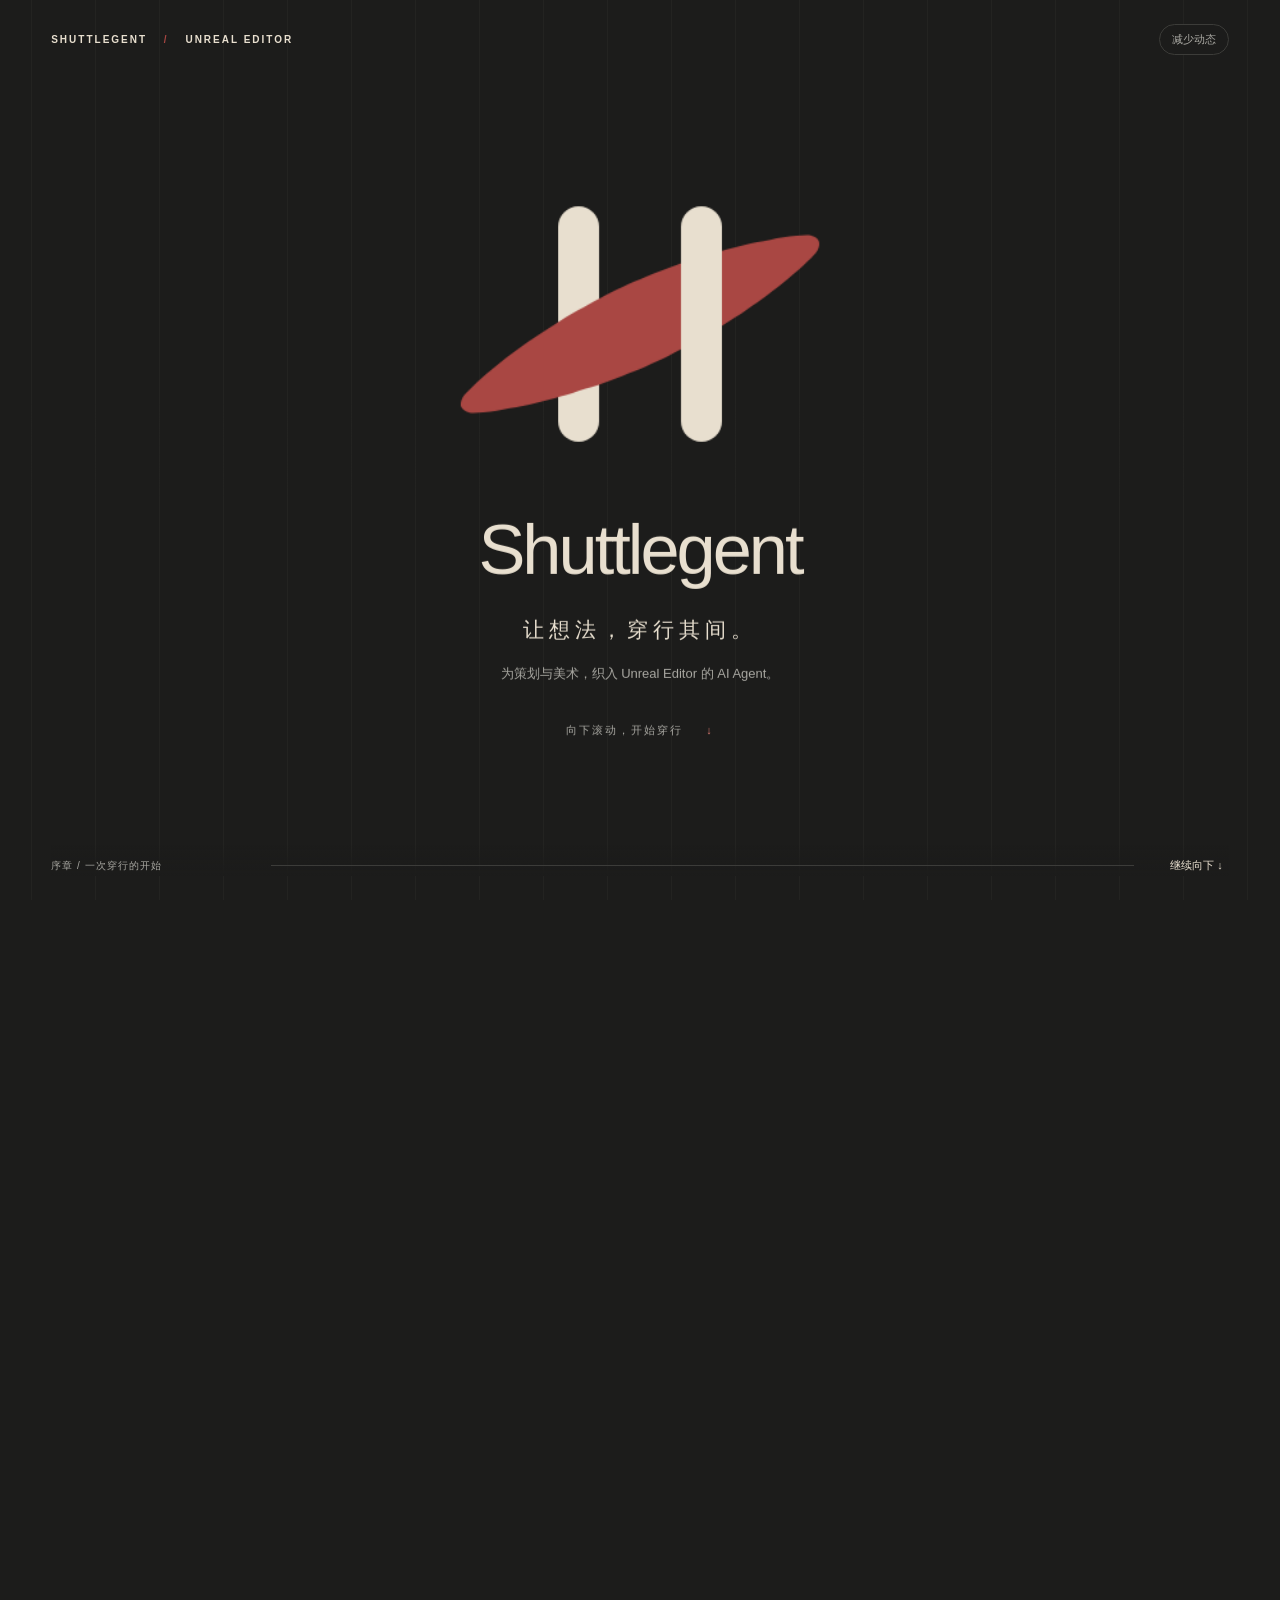
==== index.html @ 1bc595e0 "Publish Shuttlegent website" ====
<!doctype html>
<html lang="zh-CN"><head><meta charset="utf-8"><meta name="viewport" content="width=device-width,initial-scale=1"><meta name="theme-color" content="#1C1C1B"><meta name="description" content="Shuttlegent，Unreal Editor 中面向策划与美术的 AI Agent。"><title>Shuttlegent — 让想法，穿行其间。</title><link rel="stylesheet" href="style.css"></head>
<body>
<canvas id="warp" aria-hidden="true"></canvas>
<header><a class="home" href="#intro" aria-label="回到开场">SHUTTLEGENT<span> / </span>UNREAL EDITOR</a><button id="motion" aria-pressed="false">减少动态</button></header>
<div id="brand" aria-hidden="true"><svg id="mark" viewBox="-172 -112 344 224"><g id="left-thread"><rect x="-64" y="-92" width="32" height="184" rx="16" fill="#E8DFCF"/></g><g id="shuttle"><path fill="#A94743" transform="rotate(-25)"/></g><g id="right-thread"><rect x="32" y="-92" width="32" height="184" rx="16" fill="#E8DFCF"/></g></svg></div>
<div class="intro-copy"><h1>Shuttlegent</h1><p>让想法，穿行其间。</p><span>为策划与美术，织入 Unreal Editor 的 AI Agent。</span><a href="#interface" class="scroll-cue">向下滚动，开始穿行 <b>↓</b></a></div>
<aside id="rail"><div class="rail-brand">Shuttlegent<span>创作在你手中。</span></div><nav aria-label="章节"><a href="#interface"><i>01</i> 插件主界面</a><a href="#capabilities"><i>02</i> 能力介绍</a><a href="#agents"><i>03</i> Agent 接入</a><a href="#usage"><i>04</i> 如何使用</a><a href="#extend"><i>05</i> 自定义扩展</a></nav><div class="rail-note">一根线，连接想法与场景。<br>一只梭，往返于每次创作。</div></aside>
<main>
<section class="panel" data-panel="0" aria-labelledby="title-ui"><div class="eyebrow">01 / INSIDE THE EDITOR</div><h2 id="title-ui">留在场景里。<br><em>把事情交代清楚。</em></h2><p class="lead">看着你的关卡，谈论你的想法。对话、工具与每一次修改，都留在编辑器里。</p><button class="product-shot" id="expand" aria-label="放大插件真实界面"><img src="assets/panel.png" alt="Shuttlegent 插件的真实界面，包含会话列表、对话和检视窗格"><span>插件真实界面 <b>↗ 查看大图</b></span></button><div class="footnote">UNREAL ENGINE 5.8 · WINDOWS · 实验性插件 0.1.0</div></section>
<section class="panel" data-panel="1" aria-labelledby="title-cap"><div class="eyebrow">02 / FROM WORDS TO WORK</div><h2 id="title-cap">少一点逐个操作。<br><em>多一点创作时间。</em></h2><p class="lead">从查清场景开始，让重复工作有个接手的人。</p><div class="cap-list"><div><span>01</span><h3>看清关卡</h3><p>查询 Actor、检查属性、读取日志，先弄清楚眼前发生了什么。</p></div><div><span>02</span><h3>成批调整</h3><p>摆放与排列对象，修改属性、分配材质，让同一件事一次做完。</p></div><div><span>03</span><h3>理顺资源</h3><p>查找资产与引用、调整材质参数、整理节点图，接上你的工作流程。</p></div></div><div class="boundary"><span>你拥有最后决定权</span><p>编辑器写操作先确认；撤销能力按具体工具标明。</p></div></section>
<section class="panel" data-panel="2" aria-labelledby="title-agent"><div class="eyebrow">03 / YOUR MODEL, YOUR CHOICE</div><h2 id="title-agent">接入你选择的模型。<br><em>继续熟悉的工作。</em></h2><p class="lead">内置 DeepSeek 路由，也支持 OpenAI、Anthropic 协议与兼容端点。</p><div class="route-diagram"><div class="providers"><span>DeepSeek <small>内置路由</small></span><span>OpenAI <small>兼容端点</small></span><span>Anthropic <small>Messages 协议</small></span></div><div class="route-lines" aria-hidden="true"><svg viewBox="0 0 600 70" preserveAspectRatio="none"><path d="M100 0 V24 Q100 35 111 35 H289 Q300 35 300 46 V70 M300 0 V70 M500 0 V24 Q500 35 489 35 H311 Q300 35 300 46"/></svg></div><div class="route-core">Shuttlegent <span>↓</span> Unreal Editor</div></div><ol class="numbered"><li><b>01</b><div>打开编辑器偏好设置<small>Shuttlegent → General → Providers</small></div></li><li><b>02</b><div>填写端点与自己的 API Key<small>选择供应商与默认模型，重启运行时后生效。</small></div></li></ol><p class="footnote">配置在编辑器内完成，本网页不收集密钥。</p></section>
<section class="panel" data-panel="3" aria-labelledby="title-use"><div class="eyebrow">04 / A CONVERSATION, A CHANGE</div><h2 id="title-use">你说方向。<br><em>每一步，都看得见。</em></h2><div class="conversation-demo"><div class="demo-label">使用流程示意</div><div class="user-line">把选中的这些灯，强度统一设为 5000。</div><div class="agent-line"><span class="tiny-mark">↗</span><p>先读取选中对象，核对类型与当前强度。</p></div><div class="approval"><div>修改计划 <span>等待确认</span></div><p>选中的灯光 <b>Intensity → 5000</b></p><small>核对对象与改动，再决定是否执行。</small></div><div class="result-line">确认执行 → 查看结果 → 按工具支持情况撤销</div></div><div class="usage-bottom"><p>不知道从哪里开始？<br>输入 <code>/</code>，选择一个内置模板。</p><div><code>/level-review</code><code>/batch-edit</code><code>/find-assets</code></div></div></section>
<section class="panel" data-panel="4" aria-labelledby="title-ext"><div class="eyebrow">05 / WOVEN INTO YOUR WORKFLOW</div><h2 id="title-ext">让它学会，<br><em>你们的做事方式。</em></h2><p class="lead">从一句项目约定，到一套团队流程。把经验留给下一次创作。</p><div class="extensions"><div><code>SHUTTLEGENT.md</code><h3>项目指令</h3><p>写下命名规则、项目背景与共同约定。</p></div><div><code>SKILL.md</code><h3>技能与模板</h3><p>把固定步骤做成技能，把常用提问放进斜杠菜单。</p></div><div><code>MCP / TOOL PROVIDER</code><h3>知识与工具</h3><p>接入外部 MCP 服务；通过工具接口扩展项目专用操作。</p></div></div><div class="closing"><p>从你的下一次创作开始。</p><button id="guide">查看本地接入步骤 <span>↗</span></button></div><div class="footnote">源码插件 · 需构建运行时与 Editor · 尚无预编译下载包</div></section>
</main>
<div id="scroll-track" aria-hidden="true"><div id="intro"></div><div id="interface"></div><div id="capabilities"></div><div id="agents"></div><div id="usage"></div><div id="extend"></div></div>
<footer><span id="chapter-label">序章 / 一次穿行的开始</span><div class="progress"><span id="progress"></span></div><button id="next" aria-label="下一章节">继续向下 ↓</button></footer>
<dialog id="image-dialog"><button class="close" aria-label="关闭界面大图">×</button><img src="assets/panel.png" alt="Shuttlegent 完整插件界面"></dialog>
<dialog id="guide-dialog"><button class="close" aria-label="关闭接入步骤">×</button><div class="eyebrow">GET STARTED</div><h2>装进你的编辑器。</h2><ol class="numbered"><li><b>01</b><div>放入插件<small>将 Shuttlegent 放到项目的 Plugins 目录。</small></div></li><li><b>02</b><div>构建运行时与 Editor<small>按插件 README 完成运行时打包与项目 Editor 编译。</small></div></li><li><b>03</b><div>填写模型配置<small>编辑器偏好设置 → Shuttlegent → General → Providers。</small></div></li><li><b>04</b><div>打开面板，开始对话<small>先用只读任务熟悉流程，再确认需要的修改。</small></div></li></ol><p class="footnote">支持 UE 5.8 / Windows；具体构建要求以插件 README 为准。</p></dialog>
<noscript><div class="no-js">请启用 JavaScript 浏览滚动展示。Shuttlegent 是 Unreal Editor 中面向策划与美术的 AI Agent。</div></noscript><script src="assets/brand-geometry.js"></script><script src="app.js"></script>
</body></html>
---- style.css ----
:root{color-scheme:dark;--bg:#1c1c1b;--surface:#262625;--text:#e8dfcf;--muted:#a9a8a2;--red:#a94743;--accent:#e17d73;--line:#3c3c39}*{box-sizing:border-box}html{scroll-behavior:smooth;scrollbar-color:#534b45 var(--bg)}body{margin:0;background:var(--bg);color:var(--text);font:15px/1.7 'Segoe UI','Microsoft YaHei',sans-serif}button,a{-webkit-tap-highlight-color:transparent}button{font:inherit;cursor:pointer}a{color:inherit;text-decoration:none}button{color:inherit}button:focus-visible,a:focus-visible{outline:2px solid var(--accent);outline-offset:6px}#warp{position:fixed;inset:0;z-index:0;width:100%;height:100%;pointer-events:none}header{position:fixed;z-index:6;left:4%;right:4%;top:24px;display:flex;justify-content:space-between;align-items:center}.home{font-size:10px;letter-spacing:2px;font-weight:600}.home span{color:var(--red);margin:0 12px}#motion{border:1px solid var(--line);background:var(--bg);padding:5px 12px;font-size:11px;color:var(--muted);border-radius:20px}#brand{position:fixed;z-index:5;left:0;top:0;pointer-events:none;will-change:transform;transform-origin:0 0;width:344px;height:224px}#mark{width:100%;height:100%;overflow:visible}.intro-copy{position:fixed;z-index:2;top:57%;left:0;width:100%;text-align:center;will-change:opacity,transform}.intro-copy h1{font-size:clamp(40px,5.5vw,78px);font-weight:500;letter-spacing:-3px;line-height:1.05;margin:0 0 25px}.intro-copy p{font-size:21px;letter-spacing:5px;margin:0 0 12px}.intro-copy>span{font-size:13px;color:var(--muted)}.scroll-cue{display:block;width:max-content;margin:36px auto 0;font-size:11px;letter-spacing:2px;color:var(--muted)}.scroll-cue b{display:inline-block;margin-left:18px;color:var(--accent)}#rail{position:fixed;z-index:4;top:30%;left:7%;width:23%;opacity:0;pointer-events:none}.rail-brand{font-size:30px;letter-spacing:-1px}.rail-brand>span{display:block;font-size:13px;color:var(--muted);letter-spacing:2px;margin-top:8px}nav{display:flex;flex-direction:column;gap:15px;margin-top:45px}nav a{font-size:12px;color:var(--muted);display:flex;align-items:center;gap:16px;width:max-content}nav i{font-style:normal;font:10px Consolas,monospace;color:#72726c}nav a[aria-current=true]{color:var(--text)}nav a[aria-current=true] i{color:var(--accent)}nav a[aria-current=true]:after{content:'';width:26px;height:1px;background:var(--red);margin-left:6px}.rail-note{margin-top:46px;font-size:11px;line-height:2;color:#77776f;letter-spacing:1px}.panel{position:fixed;z-index:2;left:36%;right:6%;top:50%;transform:translateY(-45%);opacity:0;visibility:hidden;pointer-events:none;will-change:transform,opacity;max-height:calc(100svh - 160px);overflow-y:auto;scrollbar-width:thin;padding:10px 4px 12px}.eyebrow{font:10px/1.5 Consolas,monospace;letter-spacing:2.4px;color:var(--accent);margin-bottom:23px}h2{font-size:clamp(28px,3.1vw,48px);line-height:1.35;letter-spacing:-1.5px;font-weight:450;margin:0 0 20px}h2 em{font-style:normal;color:var(--muted)}.lead{max-width:540px;font-size:14px;color:var(--muted);line-height:1.9;margin:0 0 28px}.product-shot{display:block;width:100%;padding:0;border:1px solid #53453d;background:var(--bg);text-align:left;box-shadow:0 20px 70px #0005}.product-shot img{display:block;width:100%}.product-shot>span{display:flex;justify-content:space-between;padding:10px 14px;color:var(--muted);font-size:10px;border-top:1px solid var(--line)}.product-shot b{font-weight:400;color:var(--text)}.footnote{font-size:10px;letter-spacing:1px;color:#92928a;margin-top:20px}.cap-list>div{display:grid;grid-template-columns:30px 110px 1fr;align-items:baseline;gap:14px;border-top:1px solid var(--line);padding:24px 0}.cap-list>div>span{font:10px Consolas,monospace;color:var(--accent)}h3{font-size:18px;font-weight:450;margin:0}.cap-list p,.extensions p{font-size:13px;line-height:1.85;color:var(--muted);margin:0}.boundary{border-left:2px solid var(--red);padding-left:20px;margin-top:22px}.boundary span{font-size:13px}.boundary p{font-size:12px;color:var(--muted);margin:6px 0}.providers{display:grid;grid-template-columns:repeat(3,1fr);gap:12px}.providers>span{border-top:1px solid var(--red);padding:16px 5px 12px;font-size:18px;text-align:center;background:#262625aa}.providers small{display:block;color:var(--muted);font-size:10px;margin-top:5px}.route-lines{height:55px}.route-lines svg{width:100%;height:100%;fill:none;stroke:#a94743;stroke-width:1}.route-core{text-align:center;font-size:16px;letter-spacing:1px;border:1px solid var(--line);padding:14px;background:var(--bg)}.route-core span{color:var(--accent);margin:0 16px}.numbered{list-style:none;padding:0;margin:22px 0}.numbered li{display:flex;gap:20px;margin:18px 0;font-size:14px}.numbered b{font:11px/2 Consolas,monospace;color:var(--accent)}.numbered small{display:block;font-size:12px;color:var(--muted);margin-top:4px}.conversation-demo{border-top:1px solid var(--line);padding:15px 0}.demo-label{font-size:10px;color:var(--muted);letter-spacing:2px}.user-line{margin:20px 0 24px auto;padding:14px 20px;width:max-content;max-width:90%;border-radius:12px 12px 0 12px;background:#343432;font-size:14px}.agent-line{display:flex;gap:18px;align-items:center;font-size:13px}.tiny-mark{font-size:30px;color:var(--red)}.approval{margin:10px 0 0 43px;border:1px solid #695047;padding:18px 22px;background:#262625dd}.approval>div{font-size:12px;display:flex;justify-content:space-between}.approval span{color:var(--accent);font-size:10px}.approval p{font-size:12px;display:flex;justify-content:space-between;padding:10px 0;border-bottom:1px solid var(--line)}.approval b{font-weight:400}.approval small{font-size:11px;color:var(--muted)}.result-line{margin:17px 0 0 43px;color:var(--muted);font-size:11px}.usage-bottom{display:flex;justify-content:space-between;align-items:center;gap:18px;border-top:1px solid var(--line);padding-top:12px;font-size:12px}.usage-bottom p{color:var(--muted)}code{font-family:Consolas,monospace;color:var(--accent);font-size:12px}.usage-bottom>div{display:flex;flex-direction:column;gap:4px}.extensions{display:grid;grid-template-columns:repeat(3,1fr);gap:25px;margin:32px 0}.extensions>div{border-top:1px solid var(--line);padding-top:20px}.extensions code{font-size:10px;letter-spacing:.4px}.extensions h3{margin:17px 0 12px}.closing{display:flex;align-items:center;justify-content:space-between;gap:15px;border-top:1px solid var(--line);padding-top:20px;margin-top:35px}.closing p{font-size:15px}.closing button{border:0;background:var(--red);padding:13px 20px;font-size:12px}.closing button span{margin-left:18px}#scroll-track{position:relative;z-index:-1;height:989.04svh;pointer-events:none}#scroll-track>div{position:absolute;width:1px;height:1px}#intro{top:0}#interface{top:110svh}#capabilities{top:281.36svh}#agents{top:452.72svh}#usage{top:624.08svh}#extend{top:795.44svh}footer{position:fixed;z-index:6;bottom:24px;left:4%;right:4%;display:flex;align-items:center;gap:30px;font-size:10px;color:var(--muted);background:linear-gradient(transparent,var(--bg));padding-top:10px}#chapter-label{min-width:190px;letter-spacing:1px}.progress{height:1px;flex:1;background:var(--line)}.progress span{display:block;height:1px;width:0;background:var(--red)}#next{border:0;background:transparent;font-size:11px;color:var(--text)}dialog{color:var(--text);border:1px solid var(--line);background:var(--bg);padding:45px;width:min(620px,92vw);max-height:90svh}dialog::backdrop{background:#101010e8}dialog .close{position:absolute;right:12px;top:5px;font-size:26px;border:0;background:transparent;color:var(--muted)}#image-dialog{width:min(1400px,95vw);padding:35px 10px 10px}#image-dialog img{width:100%;display:block}.no-js{position:fixed;inset:0;z-index:100;background:var(--bg);padding:30vh 10vw}.reduced #brand{transition:none}
@media(min-width:1700px){.panel{right:10%;left:38%}}@media(max-width:760px){header{top:18px;left:6%;right:6%}.home{font-size:8px;letter-spacing:1px}.home span{margin:0 5px}#motion{font-size:9px;padding:4px 8px}.intro-copy{top:54%}.intro-copy h1{font-size:48px}.intro-copy p{font-size:17px;letter-spacing:3px}.intro-copy>span{font-size:11px}.scroll-cue{margin-top:32px}#rail{top:85px;left:90px;right:6%;width:auto}.rail-brand{font-size:21px}.rail-brand>span,.rail-note{display:none}nav{flex-direction:row;margin-top:11px;gap:14px}nav a{font-size:0;gap:0}nav i{font-size:10px}nav a[aria-current=true]:after{width:12px;margin-left:5px}.panel{left:7%;right:7%;top:54%;max-height:calc(100svh - 235px);padding-right:3px}h2{font-size:29px;letter-spacing:-1px;margin-bottom:15px}.eyebrow{font-size:9px;margin-bottom:16px;letter-spacing:1.5px}.lead{font-size:12px;margin-bottom:20px}.footnote{font-size:8px;letter-spacing:.4px}.cap-list>div{grid-template-columns:20px 1fr;gap:8px;padding:14px 0}.cap-list p{grid-column:2;font-size:12px}h3{font-size:16px}.boundary{margin-top:16px;padding-left:13px}.providers{gap:6px}.providers>span{font-size:13px;padding:12px 2px}.providers small{font-size:8px}.route-core{font-size:12px;padding:10px}.route-core span{margin:0 8px}.numbered li{font-size:12px;margin:13px 0;gap:12px}.numbered small{font-size:10px}.extensions{grid-template-columns:1fr;gap:12px;margin:20px 0}.extensions>div{display:grid;grid-template-columns:110px 1fr;column-gap:12px;padding-top:12px}.extensions code{font-size:8px;grid-column:1}.extensions h3{grid-column:1;margin:5px 0}.extensions p{grid-column:2;grid-row:1 / span 2;font-size:11px}.closing{margin-top:20px;padding-top:14px;flex-wrap:wrap}.closing p{font-size:12px;margin:0}.closing button{font-size:11px;padding:10px 13px}.user-line{font-size:12px;padding:12px;max-width:95%;margin:14px 0 18px auto}.agent-line{font-size:11px;gap:10px}.approval{margin-left:0;padding:14px}.approval p{font-size:10px}.result-line{margin-left:0;font-size:9px}.usage-bottom{font-size:10px}.usage-bottom code{font-size:10px}footer{bottom:17px;gap:15px;left:6%;right:6%}#chapter-label{min-width:0;font-size:8px;letter-spacing:0}#next{font-size:9px}.product-shot>span{font-size:9px;padding:8px}dialog{padding:35px 20px}dialog h2{font-size:25px}}
@media(prefers-reduced-motion:reduce){html{scroll-behavior:auto}}
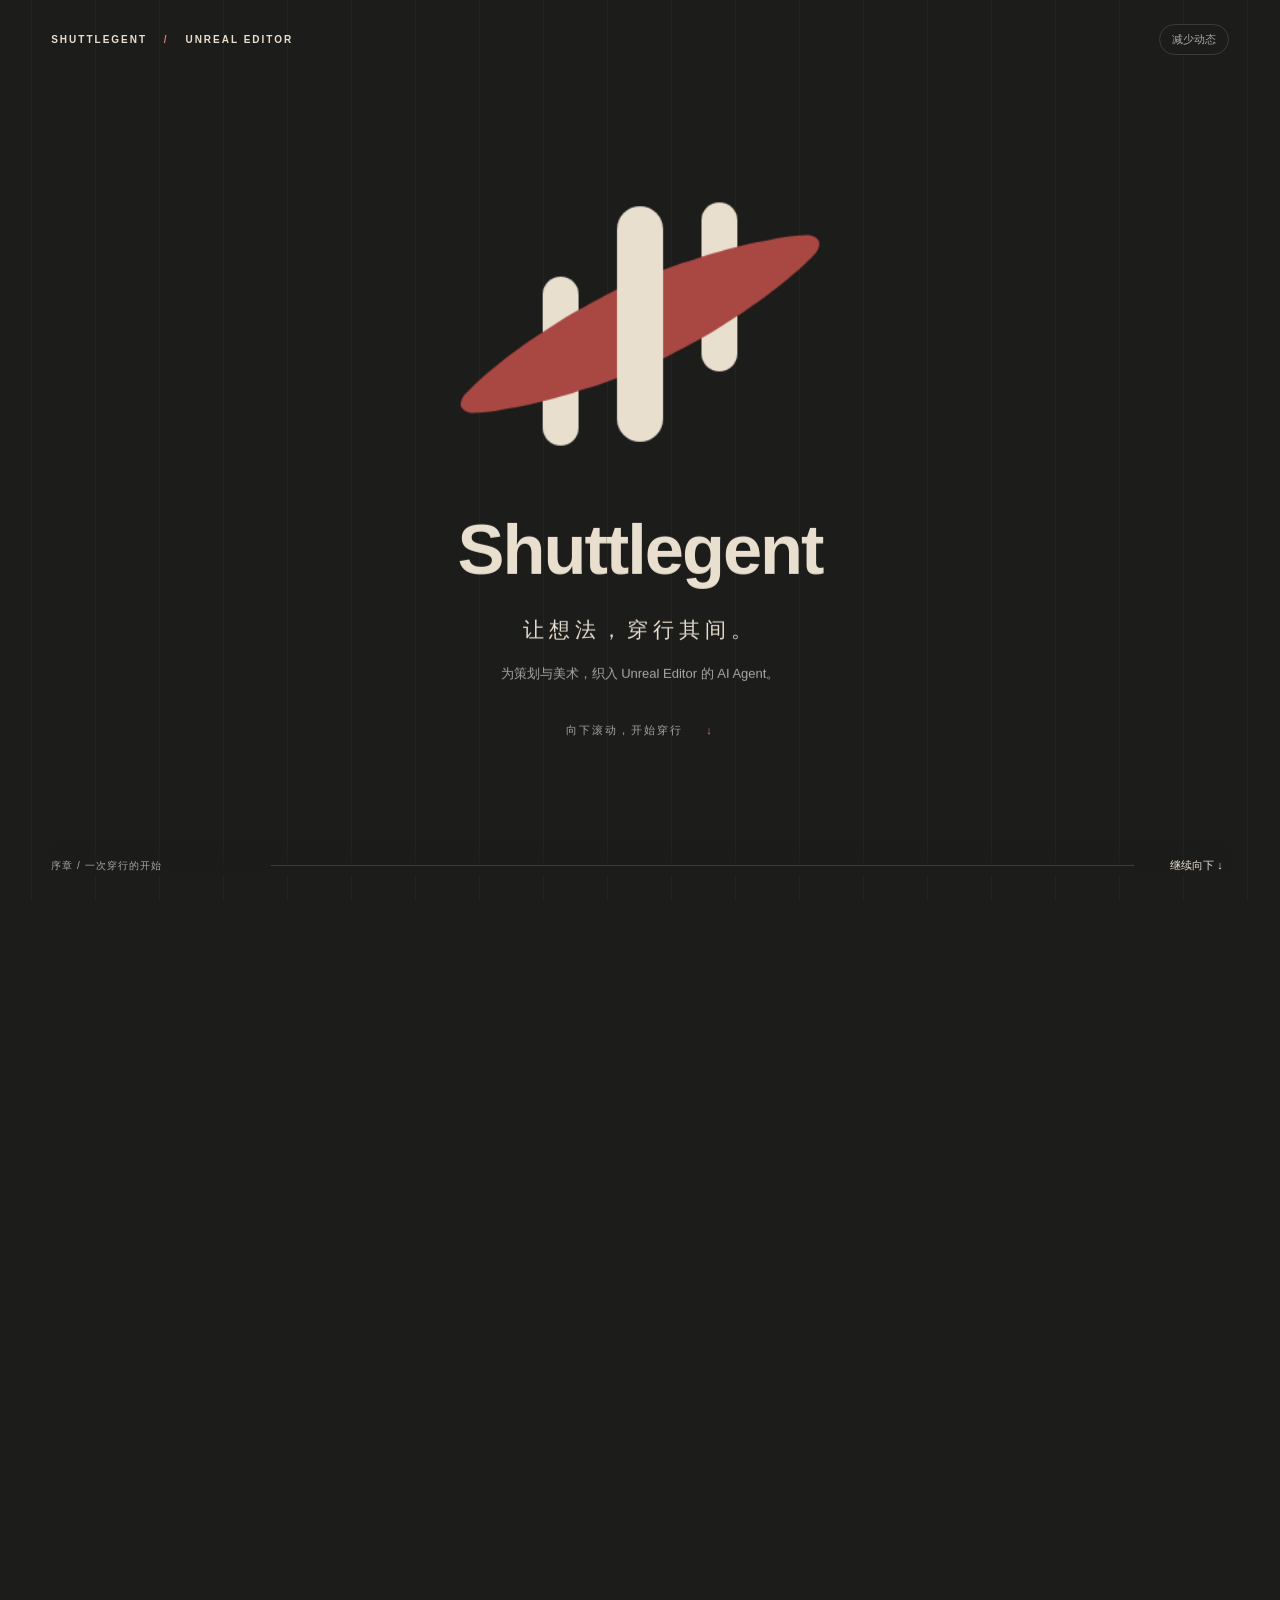
==== commit 94957d30: "Update site to the Shuttlegent UI design guide - Mark drawn from the plugin's brand geometry: three " ====
--- a/index.html
+++ b/index.html
@@ -3,19 +3,19 @@
 <body>
 <canvas id="warp" aria-hidden="true"></canvas>
 <header><a class="home" href="#intro" aria-label="回到开场">SHUTTLEGENT<span> / </span>UNREAL EDITOR</a><button id="motion" aria-pressed="false">减少动态</button></header>
-<div id="brand" aria-hidden="true"><svg id="mark" viewBox="-172 -112 344 224"><g id="left-thread"><rect x="-64" y="-92" width="32" height="184" rx="16" fill="#E8DFCF"/></g><g id="shuttle"><path fill="#A94743" transform="rotate(-25)"/></g><g id="right-thread"><rect x="32" y="-92" width="32" height="184" rx="16" fill="#E8DFCF"/></g></svg></div>
+<div id="brand" aria-hidden="true"><svg id="mark" viewBox="-172 -112 344 224"></svg></div>
 <div class="intro-copy"><h1>Shuttlegent</h1><p>让想法，穿行其间。</p><span>为策划与美术，织入 Unreal Editor 的 AI Agent。</span><a href="#interface" class="scroll-cue">向下滚动，开始穿行 <b>↓</b></a></div>
-<aside id="rail"><div class="rail-brand">Shuttlegent<span>创作在你手中。</span></div><nav aria-label="章节"><a href="#interface"><i>01</i> 插件主界面</a><a href="#capabilities"><i>02</i> 能力介绍</a><a href="#agents"><i>03</i> Agent 接入</a><a href="#usage"><i>04</i> 如何使用</a><a href="#extend"><i>05</i> 自定义扩展</a></nav><div class="rail-note">一根线，连接想法与场景。<br>一只梭，往返于每次创作。</div></aside>
+<aside id="rail"><div class="rail-brand">Shuttlegent<span>创作在你手中。</span></div><nav aria-label="章节"><a href="#interface"><i>01</i> 插件主界面</a><a href="#capabilities"><i>02</i> 能力介绍</a><a href="#agents"><i>03</i> 模型与 Agent</a><a href="#usage"><i>04</i> 如何使用</a><a href="#extend"><i>05</i> 自定义扩展</a></nav><div class="rail-note">三根经线，连接想法与场景。<br>一只梭，往返于每次创作。</div></aside>
 <main>
-<section class="panel" data-panel="0" aria-labelledby="title-ui"><div class="eyebrow">01 / INSIDE THE EDITOR</div><h2 id="title-ui">留在场景里。<br><em>把事情交代清楚。</em></h2><p class="lead">看着你的关卡，谈论你的想法。对话、工具与每一次修改，都留在编辑器里。</p><button class="product-shot" id="expand" aria-label="放大插件真实界面"><img src="assets/panel.png" alt="Shuttlegent 插件的真实界面，包含会话列表、对话和检视窗格"><span>插件真实界面 <b>↗ 查看大图</b></span></button><div class="footnote">UNREAL ENGINE 5.8 · WINDOWS · 实验性插件 0.1.0</div></section>
-<section class="panel" data-panel="1" aria-labelledby="title-cap"><div class="eyebrow">02 / FROM WORDS TO WORK</div><h2 id="title-cap">少一点逐个操作。<br><em>多一点创作时间。</em></h2><p class="lead">从查清场景开始，让重复工作有个接手的人。</p><div class="cap-list"><div><span>01</span><h3>看清关卡</h3><p>查询 Actor、检查属性、读取日志，先弄清楚眼前发生了什么。</p></div><div><span>02</span><h3>成批调整</h3><p>摆放与排列对象，修改属性、分配材质，让同一件事一次做完。</p></div><div><span>03</span><h3>理顺资源</h3><p>查找资产与引用、调整材质参数、整理节点图，接上你的工作流程。</p></div></div><div class="boundary"><span>你拥有最后决定权</span><p>编辑器写操作先确认；撤销能力按具体工具标明。</p></div></section>
-<section class="panel" data-panel="2" aria-labelledby="title-agent"><div class="eyebrow">03 / YOUR MODEL, YOUR CHOICE</div><h2 id="title-agent">接入你选择的模型。<br><em>继续熟悉的工作。</em></h2><p class="lead">内置 DeepSeek 路由，也支持 OpenAI、Anthropic 协议与兼容端点。</p><div class="route-diagram"><div class="providers"><span>DeepSeek <small>内置路由</small></span><span>OpenAI <small>兼容端点</small></span><span>Anthropic <small>Messages 协议</small></span></div><div class="route-lines" aria-hidden="true"><svg viewBox="0 0 600 70" preserveAspectRatio="none"><path d="M100 0 V24 Q100 35 111 35 H289 Q300 35 300 46 V70 M300 0 V70 M500 0 V24 Q500 35 489 35 H311 Q300 35 300 46"/></svg></div><div class="route-core">Shuttlegent <span>↓</span> Unreal Editor</div></div><ol class="numbered"><li><b>01</b><div>打开编辑器偏好设置<small>Shuttlegent → General → Providers</small></div></li><li><b>02</b><div>填写端点与自己的 API Key<small>选择供应商与默认模型，重启运行时后生效。</small></div></li></ol><p class="footnote">配置在编辑器内完成，本网页不收集密钥。</p></section>
-<section class="panel" data-panel="3" aria-labelledby="title-use"><div class="eyebrow">04 / A CONVERSATION, A CHANGE</div><h2 id="title-use">你说方向。<br><em>每一步，都看得见。</em></h2><div class="conversation-demo"><div class="demo-label">使用流程示意</div><div class="user-line">把选中的这些灯，强度统一设为 5000。</div><div class="agent-line"><span class="tiny-mark">↗</span><p>先读取选中对象，核对类型与当前强度。</p></div><div class="approval"><div>修改计划 <span>等待确认</span></div><p>选中的灯光 <b>Intensity → 5000</b></p><small>核对对象与改动，再决定是否执行。</small></div><div class="result-line">确认执行 → 查看结果 → 按工具支持情况撤销</div></div><div class="usage-bottom"><p>不知道从哪里开始？<br>输入 <code>/</code>，选择一个内置模板。</p><div><code>/level-review</code><code>/batch-edit</code><code>/find-assets</code></div></div></section>
-<section class="panel" data-panel="4" aria-labelledby="title-ext"><div class="eyebrow">05 / WOVEN INTO YOUR WORKFLOW</div><h2 id="title-ext">让它学会，<br><em>你们的做事方式。</em></h2><p class="lead">从一句项目约定，到一套团队流程。把经验留给下一次创作。</p><div class="extensions"><div><code>SHUTTLEGENT.md</code><h3>项目指令</h3><p>写下命名规则、项目背景与共同约定。</p></div><div><code>SKILL.md</code><h3>技能与模板</h3><p>把固定步骤做成技能，把常用提问放进斜杠菜单。</p></div><div><code>MCP / TOOL PROVIDER</code><h3>知识与工具</h3><p>接入外部 MCP 服务；通过工具接口扩展项目专用操作。</p></div></div><div class="closing"><p>从你的下一次创作开始。</p><button id="guide">查看本地接入步骤 <span>↗</span></button></div><div class="footnote">源码插件 · 需构建运行时与 Editor · 尚无预编译下载包</div></section>
+<section class="panel" data-panel="0" aria-labelledby="title-ui"><div class="eyebrow">01 / INSIDE THE EDITOR</div><h2 id="title-ui">留在场景里。<br><em>把事情交代清楚。</em></h2><p class="lead">看着你的关卡，谈论你的想法。对话、工具与每一次修改，都留在编辑器里。</p><button class="product-shot" id="expand" aria-label="查看插件界面大图"><img src="assets/panel.png" alt="Shuttlegent 插件界面：左侧会话列表，中间空白会话的大标志，底部输入框与 Agent、模型、模式选择"><span>插件真实界面 <b>查看大图 ↗</b></span></button><div class="footnote">UNREAL ENGINE 5.8 · WINDOWS · 实验性插件 0.1.0</div></section>
+<section class="panel" data-panel="1" aria-labelledby="title-cap"><div class="eyebrow">02 / FROM WORDS TO WORK</div><h2 id="title-cap">少一点逐个操作。<br><em>多一点创作时间。</em></h2><p class="lead">从查清场景开始，让重复工作有个接手的人。</p><div class="cap-list"><div><span>01</span><h3>看清关卡</h3><p>查询 Actor、检查属性、读取日志，先弄清楚眼前发生了什么。</p></div><div><span>02</span><h3>成批调整</h3><p>摆放与排列 Actor，修改属性、分配材质，让同一件事一次做完。</p></div><div><span>03</span><h3>理顺资源</h3><p>查找资产与引用、调整材质参数、整理节点图、导出数据表。</p></div><div><span>04</span><h3>先想后做</h3><p>计划模式先出方案，批准后再改；挑图、配色、选材质时，用选择卡直接点选。</p></div></div><div class="boundary"><span>改动看得见，也退得回</span><p>写入前列出对象、字段、当前值与计划值，确认后在编辑器事务中执行。四种模式决定哪些写入先问你，删除、移动、改名始终要确认；“回到这里”可撤回一条消息之后的全部可撤销写入。</p></div></section>
+<section class="panel" data-panel="2" aria-labelledby="title-agent"><div class="eyebrow">03 / YOUR MODEL, YOUR AGENT</div><h2 id="title-agent">模型与 Agent，<br><em>按会话自由组合。</em></h2><p class="lead">内置 DeepSeek-V4.1-Flash 与 DeepSeek-V4-Pro，也可添加 OpenAI 协议、Anthropic 协议或兼容端点的模型。每个会话各自选择 Agent 与模型。</p><div class="route-diagram"><div class="providers"><span>DeepSeek <small>内置模型</small></span><span>OpenAI <small>协议与兼容端点</small></span><span>Anthropic <small>Messages 协议</small></span></div><div class="route-lines" aria-hidden="true"><svg viewBox="0 0 600 70" preserveAspectRatio="none"><path d="M100 0 V24 Q100 35 111 35 H289 Q300 35 300 46 V70 M300 0 V70 M500 0 V24 Q500 35 489 35 H311 Q300 35 300 46"/></svg></div><div class="route-core">Agent + 模型 <span>↓</span> Unreal Editor</div></div><ol class="numbered"><li><b>01</b><div>在编辑器偏好设置中添加模型<small>Shuttlegent › General › Models：填写名称、Model Id、地址、协议与 Api Key。</small></div></li><li><b>02</b><div>点“检测连接”<small>逐个模型确认能连通；内置的两个 DeepSeek 模型共用一个密钥。</small></div></li><li><b>03</b><div>在输入框下方选择 Agent、模型与模式<small>Agent 在发出第一条消息后锁定；模型与推理强度在回合之间随时切换。</small></div></li></ol><p class="footnote">配置在编辑器内完成，本网页不收集密钥。</p></section>
+<section class="panel" data-panel="3" aria-labelledby="title-use"><div class="eyebrow">04 / A CONVERSATION, A CHANGE</div><h2 id="title-use">你说方向。<br><em>每一步，都看得见。</em></h2><div class="conversation-demo"><div class="demo-label">使用流程示意</div><div class="user-line">把选中的这些灯，强度统一设为 5000。</div><div class="run-line"><span class="weave" id="demo-weave"></span><span>3 秒 · 正在执行 <b>读取属性</b></span></div><div class="approval"><div class="approval-head"><span>修改 3 个点光源的强度</span><i>可撤销</i></div><div class="approval-desc">L_Village · 3 个对象 · <code>set_property</code></div><table><thead><tr><th>对象</th><th>字段</th><th>当前</th><th>计划</th></tr></thead><tbody><tr><td>PointLight_01</td><td>Intensity</td><td>8000</td><td>5000</td></tr><tr><td>PointLight_02</td><td>Intensity</td><td>8000</td><td>5000</td></tr><tr><td>PointLight_03</td><td>Intensity</td><td>3200</td><td>5000</td></tr></tbody></table><div class="approval-foot"><small>仅确认这一次 · 52 秒</small><span class="demo-btn">取消</span><span class="demo-btn primary">确认执行</span></div></div><div class="result-line">确认后在编辑器事务中执行 → 可撤销，或“回到这里”整体撤回</div></div><div class="usage-bottom"><p>不知道从哪里开始？<br>输入 <code>/</code> 选一个内置模板，或用 <code>/plan</code> 先让它出方案。</p><div><code>/level-review</code><code>/batch-edit</code><code>/lighting-preset</code></div></div></section>
+<section class="panel" data-panel="4" aria-labelledby="title-ext"><div class="eyebrow">05 / WOVEN INTO YOUR WORKFLOW</div><h2 id="title-ext">让它学会，<br><em>你们的做事方式。</em></h2><p class="lead">从一句项目约定，到一套团队流程，再到它为你记住的习惯。</p><div class="extensions"><div><code>SHUTTLEGENT.md</code><h3>项目指令</h3><p>写下命名规则、项目背景与共同约定；个人习惯它会自己记住，可随时撤销。</p></div><div><code>SKILL.md</code><h3>技能与模板</h3><p>把固定步骤做成技能，把常用提问放进斜杠菜单；插件自带 9 个技能与模板。</p></div><div><code>MCP / TOOL PROVIDER</code><h3>知识与工具</h3><p>接入外部 MCP 服务；通过工具接口扩展项目专用操作。</p></div></div><div class="closing"><p>从你的下一次创作开始。</p><button id="guide">查看本地接入步骤 <span>↗</span></button></div><div class="footnote">源码插件 · 需构建运行时并编译 Editor · 尚无预编译下载包</div></section>
 </main>
 <div id="scroll-track" aria-hidden="true"><div id="intro"></div><div id="interface"></div><div id="capabilities"></div><div id="agents"></div><div id="usage"></div><div id="extend"></div></div>
 <footer><span id="chapter-label">序章 / 一次穿行的开始</span><div class="progress"><span id="progress"></span></div><button id="next" aria-label="下一章节">继续向下 ↓</button></footer>
-<dialog id="image-dialog"><button class="close" aria-label="关闭界面大图">×</button><img src="assets/panel.png" alt="Shuttlegent 完整插件界面"></dialog>
-<dialog id="guide-dialog"><button class="close" aria-label="关闭接入步骤">×</button><div class="eyebrow">GET STARTED</div><h2>装进你的编辑器。</h2><ol class="numbered"><li><b>01</b><div>放入插件<small>将 Shuttlegent 放到项目的 Plugins 目录。</small></div></li><li><b>02</b><div>构建运行时与 Editor<small>按插件 README 完成运行时打包与项目 Editor 编译。</small></div></li><li><b>03</b><div>填写模型配置<small>编辑器偏好设置 → Shuttlegent → General → Providers。</small></div></li><li><b>04</b><div>打开面板，开始对话<small>先用只读任务熟悉流程，再确认需要的修改。</small></div></li></ol><p class="footnote">支持 UE 5.8 / Windows；具体构建要求以插件 README 为准。</p></dialog>
+<dialog id="image-dialog" aria-label="插件界面大图"><button class="close" aria-label="关闭界面大图">×</button><img src="assets/panel.png" alt="Shuttlegent 插件界面大图"></dialog>
+<dialog id="guide-dialog" aria-labelledby="guide-title"><button class="close" aria-label="关闭接入步骤">×</button><div class="eyebrow">GET STARTED</div><h2 id="guide-title">装进你的编辑器。</h2><ol class="numbered"><li><b>01</b><div>放入插件<small>将 Shuttlegent 放到项目的 Plugins 目录，在 .uproject 中启用。</small></div></li><li><b>02</b><div>构建运行时并编译 Editor<small>按插件 README 打包运行时，再编译项目的 Editor。</small></div></li><li><b>03</b><div>填写模型密钥<small>编辑器偏好设置 › Shuttlegent › General › Models，填好后点“检测连接”。</small></div></li><li><b>04</b><div>打开面板，开始对话<small>窗口 › Shuttlegent。先用只读任务熟悉流程，再确认需要的修改。</small></div></li></ol><p class="footnote">支持 UE 5.8 / Windows；具体构建要求以插件 README 为准。</p></dialog>
 <noscript><div class="no-js">请启用 JavaScript 浏览滚动展示。Shuttlegent 是 Unreal Editor 中面向策划与美术的 AI Agent。</div></noscript><script src="assets/brand-geometry.js"></script><script src="app.js"></script>
 </body></html>
--- a/style.css
+++ b/style.css
@@ -1,4 +1,180 @@
-:root{color-scheme:dark;--bg:#1c1c1b;--surface:#262625;--text:#e8dfcf;--muted:#a9a8a2;--red:#a94743;--accent:#e17d73;--line:#3c3c39}*{box-sizing:border-box}html{scroll-behavior:smooth;scrollbar-color:#534b45 var(--bg)}body{margin:0;background:var(--bg);color:var(--text);font:15px/1.7 'Segoe UI','Microsoft YaHei',sans-serif}button,a{-webkit-tap-highlight-color:transparent}button{font:inherit;cursor:pointer}a{color:inherit;text-decoration:none}button{color:inherit}button:focus-visible,a:focus-visible{outline:2px solid var(--accent);outline-offset:6px}#warp{position:fixed;inset:0;z-index:0;width:100%;height:100%;pointer-events:none}header{position:fixed;z-index:6;left:4%;right:4%;top:24px;display:flex;justify-content:space-between;align-items:center}.home{font-size:10px;letter-spacing:2px;font-weight:600}.home span{color:var(--red);margin:0 12px}#motion{border:1px solid var(--line);background:var(--bg);padding:5px 12px;font-size:11px;color:var(--muted);border-radius:20px}#brand{position:fixed;z-index:5;left:0;top:0;pointer-events:none;will-change:transform;transform-origin:0 0;width:344px;height:224px}#mark{width:100%;height:100%;overflow:visible}.intro-copy{position:fixed;z-index:2;top:57%;left:0;width:100%;text-align:center;will-change:opacity,transform}.intro-copy h1{font-size:clamp(40px,5.5vw,78px);font-weight:500;letter-spacing:-3px;line-height:1.05;margin:0 0 25px}.intro-copy p{font-size:21px;letter-spacing:5px;margin:0 0 12px}.intro-copy>span{font-size:13px;color:var(--muted)}.scroll-cue{display:block;width:max-content;margin:36px auto 0;font-size:11px;letter-spacing:2px;color:var(--muted)}.scroll-cue b{display:inline-block;margin-left:18px;color:var(--accent)}#rail{position:fixed;z-index:4;top:30%;left:7%;width:23%;opacity:0;pointer-events:none}.rail-brand{font-size:30px;letter-spacing:-1px}.rail-brand>span{display:block;font-size:13px;color:var(--muted);letter-spacing:2px;margin-top:8px}nav{display:flex;flex-direction:column;gap:15px;margin-top:45px}nav a{font-size:12px;color:var(--muted);display:flex;align-items:center;gap:16px;width:max-content}nav i{font-style:normal;font:10px Consolas,monospace;color:#72726c}nav a[aria-current=true]{color:var(--text)}nav a[aria-current=true] i{color:var(--accent)}nav a[aria-current=true]:after{content:'';width:26px;height:1px;background:var(--red);margin-left:6px}.rail-note{margin-top:46px;font-size:11px;line-height:2;color:#77776f;letter-spacing:1px}.panel{position:fixed;z-index:2;left:36%;right:6%;top:50%;transform:translateY(-45%);opacity:0;visibility:hidden;pointer-events:none;will-change:transform,opacity;max-height:calc(100svh - 160px);overflow-y:auto;scrollbar-width:thin;padding:10px 4px 12px}.eyebrow{font:10px/1.5 Consolas,monospace;letter-spacing:2.4px;color:var(--accent);margin-bottom:23px}h2{font-size:clamp(28px,3.1vw,48px);line-height:1.35;letter-spacing:-1.5px;font-weight:450;margin:0 0 20px}h2 em{font-style:normal;color:var(--muted)}.lead{max-width:540px;font-size:14px;color:var(--muted);line-height:1.9;margin:0 0 28px}.product-shot{display:block;width:100%;padding:0;border:1px solid #53453d;background:var(--bg);text-align:left;box-shadow:0 20px 70px #0005}.product-shot img{display:block;width:100%}.product-shot>span{display:flex;justify-content:space-between;padding:10px 14px;color:var(--muted);font-size:10px;border-top:1px solid var(--line)}.product-shot b{font-weight:400;color:var(--text)}.footnote{font-size:10px;letter-spacing:1px;color:#92928a;margin-top:20px}.cap-list>div{display:grid;grid-template-columns:30px 110px 1fr;align-items:baseline;gap:14px;border-top:1px solid var(--line);padding:24px 0}.cap-list>div>span{font:10px Consolas,monospace;color:var(--accent)}h3{font-size:18px;font-weight:450;margin:0}.cap-list p,.extensions p{font-size:13px;line-height:1.85;color:var(--muted);margin:0}.boundary{border-left:2px solid var(--red);padding-left:20px;margin-top:22px}.boundary span{font-size:13px}.boundary p{font-size:12px;color:var(--muted);margin:6px 0}.providers{display:grid;grid-template-columns:repeat(3,1fr);gap:12px}.providers>span{border-top:1px solid var(--red);padding:16px 5px 12px;font-size:18px;text-align:center;background:#262625aa}.providers small{display:block;color:var(--muted);font-size:10px;margin-top:5px}.route-lines{height:55px}.route-lines svg{width:100%;height:100%;fill:none;stroke:#a94743;stroke-width:1}.route-core{text-align:center;font-size:16px;letter-spacing:1px;border:1px solid var(--line);padding:14px;background:var(--bg)}.route-core span{color:var(--accent);margin:0 16px}.numbered{list-style:none;padding:0;margin:22px 0}.numbered li{display:flex;gap:20px;margin:18px 0;font-size:14px}.numbered b{font:11px/2 Consolas,monospace;color:var(--accent)}.numbered small{display:block;font-size:12px;color:var(--muted);margin-top:4px}.conversation-demo{border-top:1px solid var(--line);padding:15px 0}.demo-label{font-size:10px;color:var(--muted);letter-spacing:2px}.user-line{margin:20px 0 24px auto;padding:14px 20px;width:max-content;max-width:90%;border-radius:12px 12px 0 12px;background:#343432;font-size:14px}.agent-line{display:flex;gap:18px;align-items:center;font-size:13px}.tiny-mark{font-size:30px;color:var(--red)}.approval{margin:10px 0 0 43px;border:1px solid #695047;padding:18px 22px;background:#262625dd}.approval>div{font-size:12px;display:flex;justify-content:space-between}.approval span{color:var(--accent);font-size:10px}.approval p{font-size:12px;display:flex;justify-content:space-between;padding:10px 0;border-bottom:1px solid var(--line)}.approval b{font-weight:400}.approval small{font-size:11px;color:var(--muted)}.result-line{margin:17px 0 0 43px;color:var(--muted);font-size:11px}.usage-bottom{display:flex;justify-content:space-between;align-items:center;gap:18px;border-top:1px solid var(--line);padding-top:12px;font-size:12px}.usage-bottom p{color:var(--muted)}code{font-family:Consolas,monospace;color:var(--accent);font-size:12px}.usage-bottom>div{display:flex;flex-direction:column;gap:4px}.extensions{display:grid;grid-template-columns:repeat(3,1fr);gap:25px;margin:32px 0}.extensions>div{border-top:1px solid var(--line);padding-top:20px}.extensions code{font-size:10px;letter-spacing:.4px}.extensions h3{margin:17px 0 12px}.closing{display:flex;align-items:center;justify-content:space-between;gap:15px;border-top:1px solid var(--line);padding-top:20px;margin-top:35px}.closing p{font-size:15px}.closing button{border:0;background:var(--red);padding:13px 20px;font-size:12px}.closing button span{margin-left:18px}#scroll-track{position:relative;z-index:-1;height:989.04svh;pointer-events:none}#scroll-track>div{position:absolute;width:1px;height:1px}#intro{top:0}#interface{top:110svh}#capabilities{top:281.36svh}#agents{top:452.72svh}#usage{top:624.08svh}#extend{top:795.44svh}footer{position:fixed;z-index:6;bottom:24px;left:4%;right:4%;display:flex;align-items:center;gap:30px;font-size:10px;color:var(--muted);background:linear-gradient(transparent,var(--bg));padding-top:10px}#chapter-label{min-width:190px;letter-spacing:1px}.progress{height:1px;flex:1;background:var(--line)}.progress span{display:block;height:1px;width:0;background:var(--red)}#next{border:0;background:transparent;font-size:11px;color:var(--text)}dialog{color:var(--text);border:1px solid var(--line);background:var(--bg);padding:45px;width:min(620px,92vw);max-height:90svh}dialog::backdrop{background:#101010e8}dialog .close{position:absolute;right:12px;top:5px;font-size:26px;border:0;background:transparent;color:var(--muted)}#image-dialog{width:min(1400px,95vw);padding:35px 10px 10px}#image-dialog img{width:100%;display:block}.no-js{position:fixed;inset:0;z-index:100;background:var(--bg);padding:30vh 10vw}.reduced #brand{transition:none}
-@media(min-width:1700px){.panel{right:10%;left:38%}}@media(max-width:760px){header{top:18px;left:6%;right:6%}.home{font-size:8px;letter-spacing:1px}.home span{margin:0 5px}#motion{font-size:9px;padding:4px 8px}.intro-copy{top:54%}.intro-copy h1{font-size:48px}.intro-copy p{font-size:17px;letter-spacing:3px}.intro-copy>span{font-size:11px}.scroll-cue{margin-top:32px}#rail{top:85px;left:90px;right:6%;width:auto}.rail-brand{font-size:21px}.rail-brand>span,.rail-note{display:none}nav{flex-direction:row;margin-top:11px;gap:14px}nav a{font-size:0;gap:0}nav i{font-size:10px}nav a[aria-current=true]:after{width:12px;margin-left:5px}.panel{left:7%;right:7%;top:54%;max-height:calc(100svh - 235px);padding-right:3px}h2{font-size:29px;letter-spacing:-1px;margin-bottom:15px}.eyebrow{font-size:9px;margin-bottom:16px;letter-spacing:1.5px}.lead{font-size:12px;margin-bottom:20px}.footnote{font-size:8px;letter-spacing:.4px}.cap-list>div{grid-template-columns:20px 1fr;gap:8px;padding:14px 0}.cap-list p{grid-column:2;font-size:12px}h3{font-size:16px}.boundary{margin-top:16px;padding-left:13px}.providers{gap:6px}.providers>span{font-size:13px;padding:12px 2px}.providers small{font-size:8px}.route-core{font-size:12px;padding:10px}.route-core span{margin:0 8px}.numbered li{font-size:12px;margin:13px 0;gap:12px}.numbered small{font-size:10px}.extensions{grid-template-columns:1fr;gap:12px;margin:20px 0}.extensions>div{display:grid;grid-template-columns:110px 1fr;column-gap:12px;padding-top:12px}.extensions code{font-size:8px;grid-column:1}.extensions h3{grid-column:1;margin:5px 0}.extensions p{grid-column:2;grid-row:1 / span 2;font-size:11px}.closing{margin-top:20px;padding-top:14px;flex-wrap:wrap}.closing p{font-size:12px;margin:0}.closing button{font-size:11px;padding:10px 13px}.user-line{font-size:12px;padding:12px;max-width:95%;margin:14px 0 18px auto}.agent-line{font-size:11px;gap:10px}.approval{margin-left:0;padding:14px}.approval p{font-size:10px}.result-line{margin-left:0;font-size:9px}.usage-bottom{font-size:10px}.usage-bottom code{font-size:10px}footer{bottom:17px;gap:15px;left:6%;right:6%}#chapter-label{min-width:0;font-size:8px;letter-spacing:0}#next{font-size:9px}.product-shot>span{font-size:9px;padding:8px}dialog{padding:35px 20px}dialog h2{font-size:25px}}
-@media(prefers-reduced-motion:reduce){html{scroll-behavior:auto}}
+/* Shuttlegent site. Colours, type and motion follow the plugin's UI design guide (Docs/Design.pdf); the tokens below carry
+   the same names and values as the plugin's Resources/Web/tokens.css. Brand red is reserved for the mark and the main button. */
+:root{color-scheme:dark;
+  --bg:#1C1C1B;--surface:#262625;--raised:#343432;--raised-hover:#3D3D3A;--field:#191918;
+  --line:#3C3C39;--line-strong:#4A4A46;--subtle:#30302E;
+  --text:#E8DFCF;--muted:#A9A8A2;--faint:#7A7974;
+  --brand:#A94743;--brand-hover:#BD5550;--brand-active:#97403C;--on-brand:#FFF9EF;--accent:#E17D73;
+  --success:#8CAD92;--success-bg:#252B26;--focus:#9EB4C1;
+  --overlay:rgba(10,10,9,.6);--viewer:rgba(10,10,9,.88);
+  --shadow-float:0 4px 14px rgba(0,0,0,.4);--shadow-dialog:0 24px 64px rgba(0,0,0,.55),0 2px 6px rgba(0,0,0,.35);
+  --font-ui:"Segoe UI","Microsoft YaHei UI","Microsoft YaHei",sans-serif;--font-mono:"Cascadia Mono",Consolas,"Microsoft YaHei UI",monospace;
+  --fw-regular:400;--fw-strong:600;
+  --r-xs:4px;--r-sm:6px;--r-md:8px;--r-lg:12px;--r-pill:999px;
+  --t-fast:120ms;--t-base:180ms;--t-slow:240ms;--ease:cubic-bezier(.2,0,0,1)}
+*{box-sizing:border-box}
+html{scroll-behavior:smooth;scrollbar-color:var(--line) var(--bg)}
+body{margin:0;background:var(--bg);color:var(--text);font:15px/1.7 var(--font-ui);font-weight:var(--fw-regular)}
+button,a{-webkit-tap-highlight-color:transparent}
+button{font:inherit;cursor:pointer;color:inherit}
+a{color:inherit;text-decoration:none}
+button:focus-visible,a:focus-visible{outline:2px solid var(--focus);outline-offset:6px}
+#warp{position:fixed;inset:0;z-index:0;width:100%;height:100%;pointer-events:none}
 
+header{position:fixed;z-index:6;left:4%;right:4%;top:24px;display:flex;justify-content:space-between;align-items:center}
+.home{font-size:10px;letter-spacing:2px;font-weight:var(--fw-strong)}
+.home span{color:var(--accent);margin:0 12px}
+#motion{border:1px solid var(--line);background:var(--bg);padding:5px 12px;font-size:11px;color:var(--muted);border-radius:var(--r-pill);transition:color var(--t-fast) var(--ease),border-color var(--t-fast) var(--ease)}
+#motion:hover{color:var(--text);border-color:var(--line-strong)}
+
+#brand{position:fixed;z-index:5;left:0;top:0;pointer-events:none;will-change:transform;transform-origin:0 0;width:344px;height:224px}
+#mark{width:100%;height:100%;overflow:visible}
+.intro-copy{position:fixed;z-index:2;top:57%;left:0;width:100%;text-align:center;will-change:opacity,transform}
+.intro-copy h1{font-size:clamp(40px,5.5vw,78px);font-weight:var(--fw-strong);letter-spacing:-2px;line-height:1.05;margin:0 0 25px}
+.intro-copy p{font-size:21px;letter-spacing:5px;margin:0 0 12px}
+.intro-copy>span{font-size:13px;color:var(--muted)}
+.scroll-cue{display:block;width:max-content;margin:36px auto 0;font-size:11px;letter-spacing:2px;color:var(--muted);transition:color var(--t-fast) var(--ease)}
+.scroll-cue:hover{color:var(--text)}
+.scroll-cue b{display:inline-block;margin-left:18px;color:var(--accent);font-weight:var(--fw-regular)}
+
+#rail{position:fixed;z-index:4;top:30%;left:7%;width:23%;opacity:0;pointer-events:none}
+.rail-brand{font-size:30px;letter-spacing:-1px;font-weight:var(--fw-strong)}
+.rail-brand>span{display:block;font-size:13px;font-weight:var(--fw-regular);color:var(--muted);letter-spacing:2px;margin-top:8px}
+nav{display:flex;flex-direction:column;gap:15px;margin-top:45px}
+nav a{font-size:12px;color:var(--muted);display:flex;align-items:center;gap:16px;width:max-content;transition:color var(--t-fast) var(--ease)}
+nav a:hover{color:var(--text)}
+nav i{font:10px var(--font-mono);color:var(--faint)}
+nav a[aria-current=true]{color:var(--text)}
+nav a[aria-current=true] i{color:var(--accent)}
+nav a[aria-current=true]:after{content:'';width:26px;height:1px;background:var(--accent);margin-left:6px}
+.rail-note{margin-top:46px;font-size:11px;line-height:2;color:var(--faint);letter-spacing:1px}
+
+.panel{position:fixed;z-index:2;left:36%;right:6%;top:50%;transform:translateY(-45%);opacity:0;visibility:hidden;pointer-events:none;will-change:transform,opacity;max-height:calc(100svh - 160px);overflow-y:auto;scrollbar-width:thin;padding:10px 4px 12px}
+.eyebrow{font:10px/1.5 var(--font-mono);letter-spacing:2.4px;color:var(--accent);margin-bottom:23px}
+h2{font-size:clamp(28px,3.1vw,48px);line-height:1.35;letter-spacing:-1px;font-weight:var(--fw-regular);margin:0 0 20px}
+h2 em{font-style:normal;color:var(--muted)}
+h3{font-size:18px;font-weight:var(--fw-strong);margin:0}
+.lead{max-width:560px;font-size:14px;color:var(--muted);line-height:1.9;margin:0 0 28px}
+code{font-family:var(--font-mono);color:var(--accent);font-size:12px}
+.footnote{font-size:10px;letter-spacing:1px;color:var(--faint);margin-top:20px}
+
+.product-shot{display:block;width:100%;padding:0;border:1px solid var(--line);border-radius:var(--r-lg);overflow:hidden;background:var(--bg);text-align:left;box-shadow:0 20px 70px rgba(0,0,0,.35);transition:border-color var(--t-fast) var(--ease)}
+.product-shot:hover{border-color:var(--line-strong)}
+.product-shot img{display:block;width:100%}
+.product-shot>span{display:flex;justify-content:space-between;padding:10px 14px;color:var(--muted);font-size:10px;border-top:1px solid var(--line)}
+.product-shot b{font-weight:var(--fw-regular);color:var(--text)}
+
+.cap-list>div{display:grid;grid-template-columns:30px 110px 1fr;align-items:baseline;gap:14px;border-top:1px solid var(--line);padding:20px 0}
+.cap-list>div>span{font:10px var(--font-mono);color:var(--accent)}
+.cap-list p,.extensions p{font-size:13px;line-height:1.85;color:var(--muted);margin:0}
+.boundary{border-left:2px solid var(--accent);padding-left:20px;margin-top:22px}
+.boundary span{font-size:13px;font-weight:var(--fw-strong)}
+.boundary p{font-size:12px;color:var(--muted);margin:6px 0;max-width:620px}
+
+.providers{display:grid;grid-template-columns:repeat(3,1fr);gap:12px}
+.providers>span{border-top:1px solid var(--accent);padding:16px 5px 12px;font-size:18px;text-align:center;background:var(--surface)}
+.providers small{display:block;color:var(--muted);font-size:10px;margin-top:5px}
+.route-lines{height:55px}
+.route-lines svg{width:100%;height:100%;fill:none;stroke:var(--line-strong);stroke-width:1}
+.route-core{text-align:center;font-size:16px;letter-spacing:1px;border:1px solid var(--line);border-radius:var(--r-md);padding:14px;background:var(--bg)}
+.route-core span{color:var(--accent);margin:0 16px}
+.numbered{list-style:none;padding:0;margin:22px 0}
+.numbered li{display:flex;gap:20px;margin:18px 0;font-size:14px}
+.numbered b{font:11px/2 var(--font-mono);color:var(--accent);font-weight:var(--fw-regular)}
+.numbered small{display:block;font-size:12px;color:var(--muted);margin-top:4px}
+
+/* Usage demo: the panel's user bubble, running line and write confirmation card */
+.conversation-demo{border-top:1px solid var(--line);padding:15px 0}
+.demo-label{font-size:10px;color:var(--muted);letter-spacing:2px}
+.user-line{margin:18px 0 14px auto;padding:10px 14px;width:max-content;max-width:90%;border-radius:var(--r-lg);background:var(--surface);font-size:14px;line-height:1.6}
+.run-line{display:flex;align-items:center;gap:8px;font-size:13px;color:var(--muted)}
+.run-line b{font-weight:var(--fw-regular);color:var(--text)}
+.approval{margin:12px 0 0;border:1px solid var(--line);border-radius:var(--r-lg);padding:12px 14px;background:var(--surface);font-size:12px}
+.approval-head{display:flex;align-items:center;gap:8px;font-size:13px;font-weight:var(--fw-strong)}
+.approval-head i{margin-left:auto;font-style:normal;font-weight:var(--fw-regular);font-size:11px;line-height:18px;padding:0 6px;border-radius:var(--r-sm);background:var(--success-bg);color:var(--success)}
+.approval-desc{margin:6px 0 8px;color:var(--muted)}
+.approval-desc code{font-size:11px;color:var(--text)}
+.approval table{width:100%;border-collapse:collapse;font-variant-numeric:tabular-nums}
+.approval th{text-align:left;font-weight:var(--fw-regular);color:var(--muted);padding:0 6px 4px}
+.approval td{padding:5px 6px;border-top:1px solid var(--subtle);white-space:nowrap}
+.approval td:last-child{color:var(--accent)}
+.approval-foot{display:flex;align-items:center;justify-content:flex-end;gap:8px;margin-top:10px}
+.approval-foot small{margin-right:auto;font-size:12px;color:var(--muted)}
+.demo-btn{display:inline-flex;align-items:center;height:30px;padding:0 12px;border-radius:var(--r-md);background:var(--raised);font-size:13px}
+.demo-btn.primary{background:var(--brand);color:var(--on-brand);font-weight:var(--fw-strong)}
+.result-line{margin:14px 0 0;color:var(--muted);font-size:11px}
+.usage-bottom{display:flex;justify-content:space-between;align-items:center;gap:18px;border-top:1px solid var(--line);padding-top:12px;margin-top:16px;font-size:12px}
+.usage-bottom p{color:var(--muted)}
+.usage-bottom>div{display:flex;flex-direction:column;gap:4px}
+
+/* Running-step weave, as the plugin's app.css sg-weave-*: shoot in, beat down and spring back, rest, draw back and fly out */
+.weave{display:inline-block;flex-shrink:0;width:24px;aspect-ratio:344/224}
+.weave svg{display:block;width:100%;height:100%;overflow:hidden}
+.weave-shuttle{animation:sg-weave-shuttle 2000ms infinite}
+.weave-thread{animation:sg-weave-thread 2000ms infinite}
+@keyframes sg-weave-shuttle{
+  0%{transform:translate(-381px,177px);animation-timing-function:cubic-bezier(.05,.85,.15,1)}
+  13%{transform:translate(9px,-4px);animation-timing-function:cubic-bezier(.3,0,.3,1)}
+  19%{transform:none;animation-timing-function:cubic-bezier(.6,0,1,.6)}
+  27%{transform:translateY(46px);animation-timing-function:cubic-bezier(.2,.9,.3,1.2)}
+  39%{transform:translateY(-6px);animation-timing-function:ease-in-out}
+  45%,66%{transform:none;animation-timing-function:cubic-bezier(.2,0,.3,1)}
+  74%{transform:translate(-13px,6px);animation-timing-function:cubic-bezier(.75,0,1,.4)}
+  86%,100%{transform:translate(381px,-177px)}
+}
+@keyframes sg-weave-thread{0%,25%{transform:none}28%{transform:scaleY(.92)}35%,100%{transform:none}}
+.reduced .weave *{animation:none}
+
+.extensions{display:grid;grid-template-columns:repeat(3,1fr);gap:25px;margin:32px 0}
+.extensions>div{border-top:1px solid var(--line);padding-top:20px}
+.extensions code{font-size:10px;letter-spacing:.4px}
+.extensions h3{margin:17px 0 12px}
+.closing{display:flex;align-items:center;justify-content:space-between;gap:15px;border-top:1px solid var(--line);padding-top:20px;margin-top:35px}
+.closing p{font-size:15px}
+.closing button{border:0;border-radius:var(--r-md);background:var(--brand);color:var(--on-brand);font-weight:var(--fw-strong);padding:12px 18px;font-size:13px;transition:background var(--t-fast) var(--ease)}
+.closing button:hover{background:var(--brand-hover)}
+.closing button:active{background:var(--brand-active)}
+.closing button span{margin-left:14px}
+
+#scroll-track{position:relative;z-index:-1;height:989.04svh;pointer-events:none}
+#scroll-track>div{position:absolute;width:1px;height:1px}
+#intro{top:0}#interface{top:110svh}#capabilities{top:281.36svh}#agents{top:452.72svh}#usage{top:624.08svh}#extend{top:795.44svh}
+
+footer{position:fixed;z-index:6;bottom:24px;left:4%;right:4%;display:flex;align-items:center;gap:30px;font-size:10px;color:var(--muted);background:linear-gradient(transparent,var(--bg));padding-top:10px}
+#chapter-label{min-width:190px;letter-spacing:1px}
+.progress{height:1px;flex:1;background:var(--line)}
+.progress span{display:block;height:1px;width:0;background:var(--accent)}
+#next{border:0;background:transparent;font-size:11px;color:var(--text);transition:color var(--t-fast) var(--ease)}
+#next:hover{color:var(--accent)}
+
+dialog{color:var(--text);border:1px solid var(--line);border-radius:var(--r-lg);background:var(--surface);box-shadow:var(--shadow-dialog);padding:45px;width:min(620px,92vw);max-height:90svh}
+dialog::backdrop{background:var(--overlay)}
+dialog .close{position:absolute;right:12px;top:8px;width:30px;height:30px;font-size:22px;line-height:1;border:0;border-radius:var(--r-md);background:transparent;color:var(--muted);transition:background var(--t-fast) var(--ease),color var(--t-fast) var(--ease)}
+dialog .close:hover{background:rgba(232,223,207,.06);color:var(--text)}
+#image-dialog{width:min(1400px,95vw);padding:44px 10px 10px;background:var(--bg)}
+#image-dialog::backdrop{background:var(--viewer)}
+#image-dialog img{width:100%;display:block;border-radius:var(--r-md)}
+.no-js{position:fixed;inset:0;z-index:100;background:var(--bg);padding:30vh 10vw}
+.reduced #brand{transition:none}
+
+@media(min-width:1700px){.panel{right:10%;left:38%}}
+@media(max-width:760px){
+  header{top:18px;left:6%;right:6%}.home{font-size:8px;letter-spacing:1px}.home span{margin:0 5px}#motion{font-size:9px;padding:4px 8px}
+  .intro-copy{top:54%}.intro-copy h1{font-size:48px}.intro-copy p{font-size:17px;letter-spacing:3px}.intro-copy>span{font-size:11px}.scroll-cue{margin-top:32px}
+  #rail{top:85px;left:90px;right:6%;width:auto}.rail-brand{font-size:21px}.rail-brand>span,.rail-note{display:none}
+  nav{flex-direction:row;margin-top:11px;gap:14px}nav a{font-size:0;gap:0}nav i{font-size:10px}nav a[aria-current=true]:after{width:12px;margin-left:5px}
+  .panel{left:7%;right:7%;top:54%;max-height:calc(100svh - 235px);padding-right:3px}
+  h2{font-size:29px;letter-spacing:-.5px;margin-bottom:15px}.eyebrow{font-size:9px;margin-bottom:16px;letter-spacing:1.5px}.lead{font-size:12px;margin-bottom:20px}.footnote{font-size:8px;letter-spacing:.4px}
+  .cap-list>div{grid-template-columns:20px 1fr;gap:8px;padding:12px 0}.cap-list p{grid-column:2;font-size:12px}h3{font-size:16px}
+  .boundary{margin-top:16px;padding-left:13px}
+  .providers{gap:6px}.providers>span{font-size:13px;padding:12px 2px}.providers small{font-size:8px}.route-core{font-size:12px;padding:10px}.route-core span{margin:0 8px}
+  .numbered li{font-size:12px;margin:13px 0;gap:12px}.numbered small{font-size:10px}
+  .extensions{grid-template-columns:1fr;gap:12px;margin:20px 0}.extensions>div{display:grid;grid-template-columns:110px 1fr;column-gap:12px;padding-top:12px}.extensions code{font-size:8px;grid-column:1}.extensions h3{grid-column:1;margin:5px 0}.extensions p{grid-column:2;grid-row:1 / span 2;font-size:11px}
+  .closing{margin-top:20px;padding-top:14px;flex-wrap:wrap}.closing p{font-size:12px;margin:0}.closing button{font-size:12px;padding:10px 13px}
+  .user-line{font-size:12px;padding:10px 12px;max-width:95%;margin:14px 0 12px auto}.run-line{font-size:11px}
+  .approval{padding:10px}.approval table{font-size:10px}.approval th,.approval td{padding-left:3px;padding-right:3px}.approval-foot small{font-size:10px}.demo-btn{height:26px;font-size:11px;padding:0 9px}
+  .result-line{font-size:9px}.usage-bottom{font-size:10px}.usage-bottom code{font-size:10px}
+  footer{bottom:17px;gap:15px;left:6%;right:6%}#chapter-label{min-width:0;font-size:8px;letter-spacing:0}#next{font-size:9px}
+  .product-shot>span{font-size:9px;padding:8px}dialog{padding:35px 20px}dialog h2{font-size:25px}
+}
+@media(prefers-reduced-motion:reduce){html{scroll-behavior:auto}.weave *{animation:none}*{transition:none!important}}
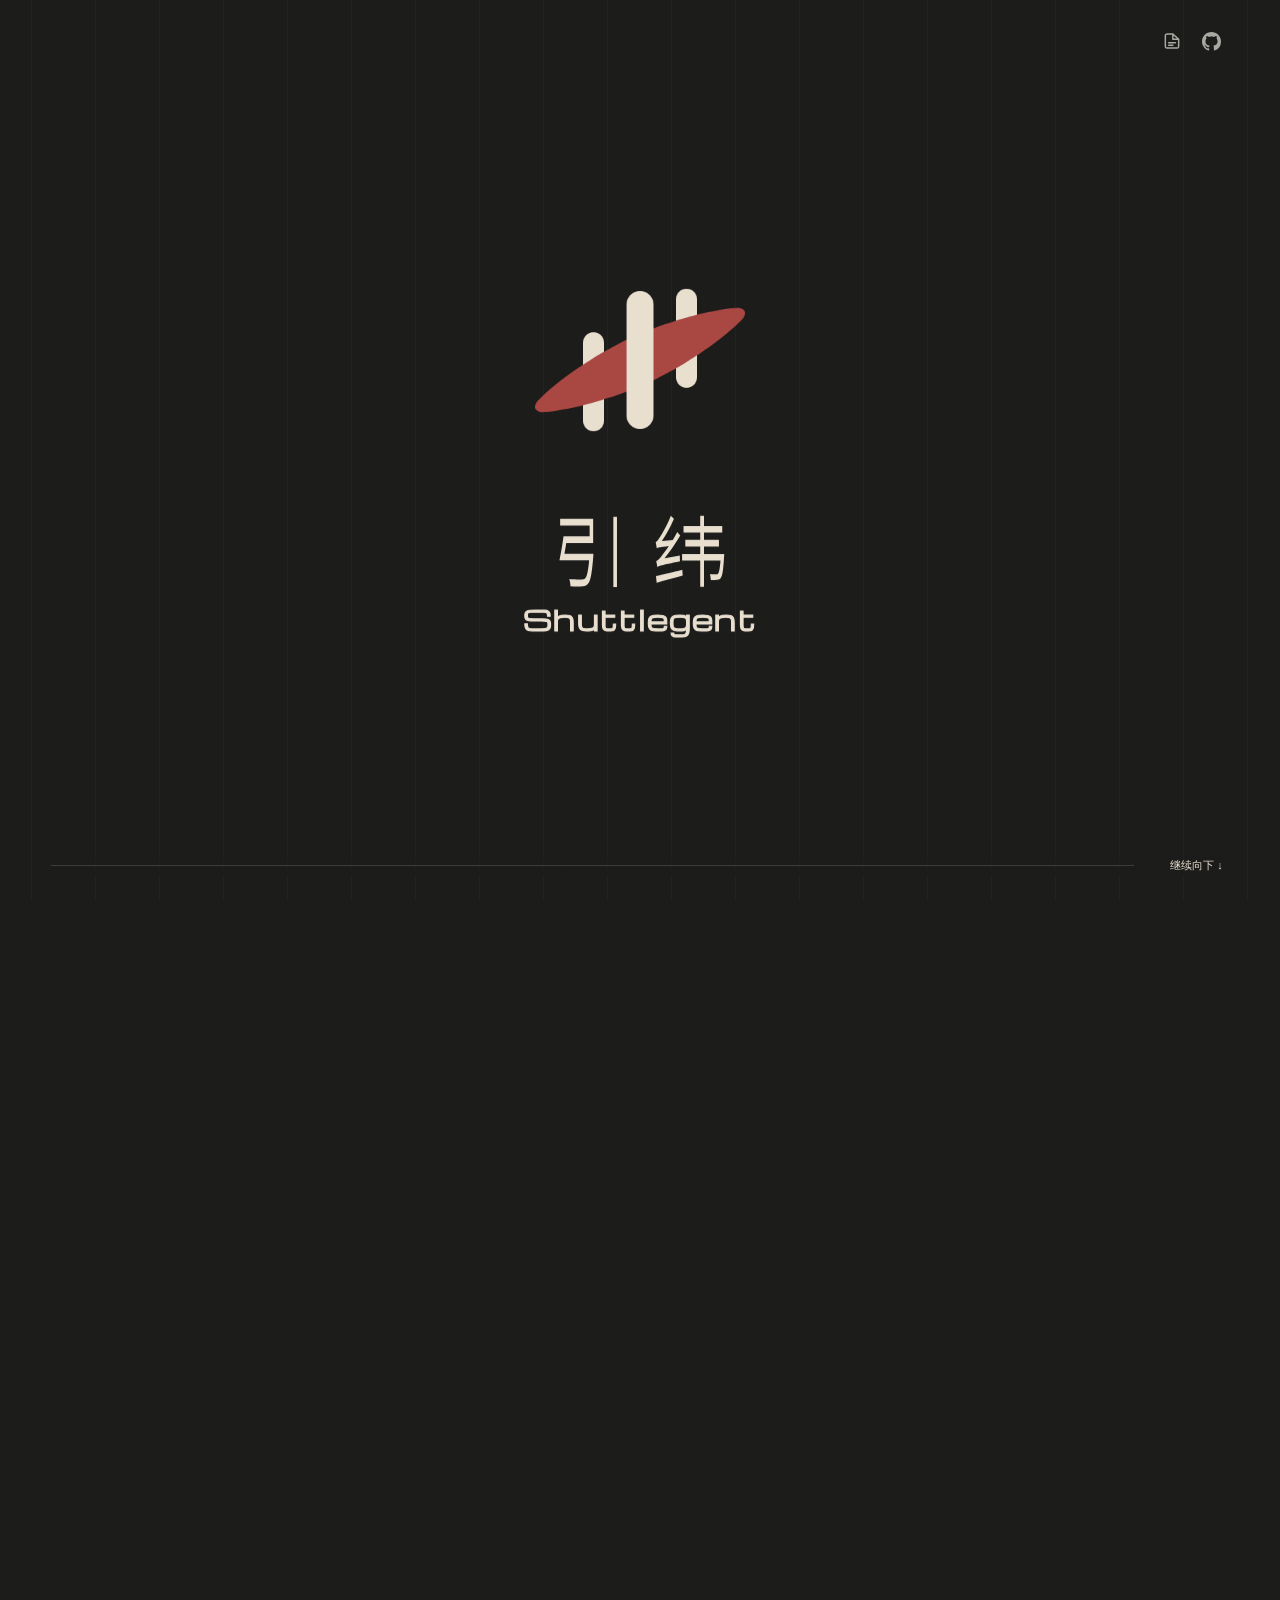
==== commit a5e04d9b: "Update site for 0.4.0 and host the plugin docs - Home: 引纬 Shuttlegent name (寒蝉无机体 outlines + Michrom" ====
--- a/index.html
+++ b/index.html
@@ -1,21 +1,29 @@
 <!doctype html>
-<html lang="zh-CN"><head><meta charset="utf-8"><meta name="viewport" content="width=device-width,initial-scale=1"><meta name="theme-color" content="#1C1C1B"><meta name="description" content="Shuttlegent，Unreal Editor 中面向策划与美术的 AI Agent。"><title>Shuttlegent — 让想法，穿行其间。</title><link rel="stylesheet" href="style.css"></head>
+<html lang="zh-CN"><head><meta charset="utf-8"><meta name="viewport" content="width=device-width,initial-scale=1"><meta name="theme-color" content="#1C1C1B"><meta name="description" content="Shuttlegent：Unreal Editor 内的 AI 助手插件，面向策划与美术。"><title>引纬 Shuttlegent</title><link rel="stylesheet" href="style.css"></head>
 <body>
 <canvas id="warp" aria-hidden="true"></canvas>
-<header><a class="home" href="#intro" aria-label="回到开场">SHUTTLEGENT<span> / </span>UNREAL EDITOR</a><button id="motion" aria-pressed="false">减少动态</button></header>
+<header><div class="header-links"><a class="icon-link" href="docs/" aria-label="文档" title="文档"><svg viewBox="0 0 24 24" width="20" height="20" aria-hidden="true"><path d="M13 3.5H6a2 2 0 0 0-2 2v13a2 2 0 0 0 2 2h12a2 2 0 0 0 2-2V10Zm0 0V10h7M8 14h8m-8 3h5" fill="none" stroke="currentColor" stroke-width="1.75" stroke-linecap="round" stroke-linejoin="round"/></svg></a><a class="icon-link" href="https://github.com/Jiajiaju/Shuttlegent" target="_blank" rel="noopener" aria-label="GitHub" title="GitHub"><svg viewBox="0 0 16 16" width="19" height="19" aria-hidden="true"><path fill="currentColor" d="M8 0C3.58 0 0 3.58 0 8c0 3.54 2.29 6.53 5.47 7.59.4.07.55-.17.55-.38 0-.19-.01-.82-.01-1.49-2.01.37-2.53-.49-2.69-.94-.09-.23-.48-.94-.82-1.13-.28-.15-.68-.52-.01-.53.63-.01 1.08.58 1.23.82.72 1.21 1.87.87 2.33.66.07-.52.28-.87.51-1.07-1.78-.2-3.64-.89-3.64-3.95 0-.87.31-1.59.82-2.15-.08-.2-.36-1.02.08-2.12 0 0 .67-.21 2.2.82.64-.18 1.32-.27 2-.27.68 0 1.36.09 2 .27 1.53-1.04 2.2-.82 2.2-.82.44 1.1.16 1.92.08 2.12.51.56.82 1.27.82 2.15 0 3.07-1.87 3.75-3.65 3.95.29.25.54.73.54 1.48 0 1.07-.01 1.93-.01 2.2 0 .21.15.46.55.38A8.013 8.013 0 0 0 16 8c0-4.42-3.58-8-8-8z"/></svg></a></div></header>
 <div id="brand" aria-hidden="true"><svg id="mark" viewBox="-172 -112 344 224"></svg></div>
-<div class="intro-copy"><h1>Shuttlegent</h1><p>让想法，穿行其间。</p><span>为策划与美术，织入 Unreal Editor 的 AI Agent。</span><a href="#interface" class="scroll-cue">向下滚动，开始穿行 <b>↓</b></a></div>
-<aside id="rail"><div class="rail-brand">Shuttlegent<span>创作在你手中。</span></div><nav aria-label="章节"><a href="#interface"><i>01</i> 插件主界面</a><a href="#capabilities"><i>02</i> 能力介绍</a><a href="#agents"><i>03</i> 模型与 Agent</a><a href="#usage"><i>04</i> 如何使用</a><a href="#extend"><i>05</i> 自定义扩展</a></nav><div class="rail-note">三根经线，连接想法与场景。<br>一只梭，往返于每次创作。</div></aside>
+<svg width="0" height="0" style="position:absolute" aria-hidden="true"><symbol id="name-zh" viewBox="0 -880 2300 1000"><path d="M539-348L162-348C170-392 178-441 186-489L536-489L536-803L106-803L106-717L490-717L490-575L150-575C137-474 115-346 97-263L484-263C469-112 453-43 429-25C419-16 409-14 385-14C363-14 294-15 225-21C234 6 240 45 241 75C307 78 371 78 401 75C433 73 451 65 470 39C501 4 519-88 537-308C538-321 539-348 539-348ZM799 83L846 83L846-831L799-831Z"/><path transform="translate(1300 0)" d="M71-177C88-190 116-201 367-252C365-270 364-304 365-327L165-290C236-377 306-482 370-587L331-632C313-596 293-561 272-527L130-514C187-598 243-704 288-806L247-845C202-725 126-596 104-564C82-530 65-508 50-503C55-480 62-437 65-419C77-427 97-433 222-448C181-388 144-340 127-321C97-284 74-260 57-255C62-234 69-194 71-177ZM54-59L63 29C154 3 280-31 402-64L397-141C269-109 139-77 54-59ZM394-260L630-260L630 82L679 82L679-260L894-260C885-150 876-105 863-92C857-83 849-82 837-82C823-82 792-82 756-85C762-65 767-32 768-8C801-7 834-8 851-10C874-13 887-19 899-37C920-63 930-135 941-313C943-323 943-346 943-346L679-346L679-444L874-444L874-530L679-530L679-625L917-625L917-711L679-711L679-844L630-844L630-711L413-711L413-625L630-625L630-530L436-530L436-444L630-444L630-346L394-346Z"/></symbol></svg>
+<div class="intro-copy"><h1 aria-label="引纬 Shuttlegent"><svg class="name-zh" aria-hidden="true"><use href="#name-zh"/></svg><span class="name-en" aria-hidden="true">Shuttlegent</span></h1></div>
+<aside id="rail"><div class="rail-brand" aria-label="引纬 Shuttlegent"><svg class="name-zh" aria-hidden="true"><use href="#name-zh"/></svg><span class="name-en" aria-hidden="true">Shuttlegent</span></div><nav aria-label="章节"><a href="#interface"><i>01</i> 插件主界面</a><a href="#capabilities"><i>02</i> 能力介绍</a><a href="#agents"><i>03</i> 连接模型</a><a href="#usage"><i>04</i> 如何使用</a><a href="#extend"><i>05</i> 自定义扩展</a></nav></aside>
 <main>
-<section class="panel" data-panel="0" aria-labelledby="title-ui"><div class="eyebrow">01 / INSIDE THE EDITOR</div><h2 id="title-ui">留在场景里。<br><em>把事情交代清楚。</em></h2><p class="lead">看着你的关卡，谈论你的想法。对话、工具与每一次修改，都留在编辑器里。</p><button class="product-shot" id="expand" aria-label="查看插件界面大图"><img src="assets/panel.png" alt="Shuttlegent 插件界面：左侧会话列表，中间空白会话的大标志，底部输入框与 Agent、模型、模式选择"><span>插件真实界面 <b>查看大图 ↗</b></span></button><div class="footnote">UNREAL ENGINE 5.8 · WINDOWS · 实验性插件 0.1.0</div></section>
-<section class="panel" data-panel="1" aria-labelledby="title-cap"><div class="eyebrow">02 / FROM WORDS TO WORK</div><h2 id="title-cap">少一点逐个操作。<br><em>多一点创作时间。</em></h2><p class="lead">从查清场景开始，让重复工作有个接手的人。</p><div class="cap-list"><div><span>01</span><h3>看清关卡</h3><p>查询 Actor、检查属性、读取日志，先弄清楚眼前发生了什么。</p></div><div><span>02</span><h3>成批调整</h3><p>摆放与排列 Actor，修改属性、分配材质，让同一件事一次做完。</p></div><div><span>03</span><h3>理顺资源</h3><p>查找资产与引用、调整材质参数、整理节点图、导出数据表。</p></div><div><span>04</span><h3>先想后做</h3><p>计划模式先出方案，批准后再改；挑图、配色、选材质时，用选择卡直接点选。</p></div></div><div class="boundary"><span>改动看得见，也退得回</span><p>写入前列出对象、字段、当前值与计划值，确认后在编辑器事务中执行。四种模式决定哪些写入先问你，删除、移动、改名始终要确认；“回到这里”可撤回一条消息之后的全部可撤销写入。</p></div></section>
-<section class="panel" data-panel="2" aria-labelledby="title-agent"><div class="eyebrow">03 / YOUR MODEL, YOUR AGENT</div><h2 id="title-agent">模型与 Agent，<br><em>按会话自由组合。</em></h2><p class="lead">内置 DeepSeek-V4.1-Flash 与 DeepSeek-V4-Pro，也可添加 OpenAI 协议、Anthropic 协议或兼容端点的模型。每个会话各自选择 Agent 与模型。</p><div class="route-diagram"><div class="providers"><span>DeepSeek <small>内置模型</small></span><span>OpenAI <small>协议与兼容端点</small></span><span>Anthropic <small>Messages 协议</small></span></div><div class="route-lines" aria-hidden="true"><svg viewBox="0 0 600 70" preserveAspectRatio="none"><path d="M100 0 V24 Q100 35 111 35 H289 Q300 35 300 46 V70 M300 0 V70 M500 0 V24 Q500 35 489 35 H311 Q300 35 300 46"/></svg></div><div class="route-core">Agent + 模型 <span>↓</span> Unreal Editor</div></div><ol class="numbered"><li><b>01</b><div>在编辑器偏好设置中添加模型<small>Shuttlegent › General › Models：填写名称、Model Id、地址、协议与 Api Key。</small></div></li><li><b>02</b><div>点“检测连接”<small>逐个模型确认能连通；内置的两个 DeepSeek 模型共用一个密钥。</small></div></li><li><b>03</b><div>在输入框下方选择 Agent、模型与模式<small>Agent 在发出第一条消息后锁定；模型与推理强度在回合之间随时切换。</small></div></li></ol><p class="footnote">配置在编辑器内完成，本网页不收集密钥。</p></section>
-<section class="panel" data-panel="3" aria-labelledby="title-use"><div class="eyebrow">04 / A CONVERSATION, A CHANGE</div><h2 id="title-use">你说方向。<br><em>每一步，都看得见。</em></h2><div class="conversation-demo"><div class="demo-label">使用流程示意</div><div class="user-line">把选中的这些灯，强度统一设为 5000。</div><div class="run-line"><span class="weave" id="demo-weave"></span><span>3 秒 · 正在执行 <b>读取属性</b></span></div><div class="approval"><div class="approval-head"><span>修改 3 个点光源的强度</span><i>可撤销</i></div><div class="approval-desc">L_Village · 3 个对象 · <code>set_property</code></div><table><thead><tr><th>对象</th><th>字段</th><th>当前</th><th>计划</th></tr></thead><tbody><tr><td>PointLight_01</td><td>Intensity</td><td>8000</td><td>5000</td></tr><tr><td>PointLight_02</td><td>Intensity</td><td>8000</td><td>5000</td></tr><tr><td>PointLight_03</td><td>Intensity</td><td>3200</td><td>5000</td></tr></tbody></table><div class="approval-foot"><small>仅确认这一次 · 52 秒</small><span class="demo-btn">取消</span><span class="demo-btn primary">确认执行</span></div></div><div class="result-line">确认后在编辑器事务中执行 → 可撤销，或“回到这里”整体撤回</div></div><div class="usage-bottom"><p>不知道从哪里开始？<br>输入 <code>/</code> 选一个内置模板，或用 <code>/plan</code> 先让它出方案。</p><div><code>/level-review</code><code>/batch-edit</code><code>/lighting-preset</code></div></div></section>
-<section class="panel" data-panel="4" aria-labelledby="title-ext"><div class="eyebrow">05 / WOVEN INTO YOUR WORKFLOW</div><h2 id="title-ext">让它学会，<br><em>你们的做事方式。</em></h2><p class="lead">从一句项目约定，到一套团队流程，再到它为你记住的习惯。</p><div class="extensions"><div><code>SHUTTLEGENT.md</code><h3>项目指令</h3><p>写下命名规则、项目背景与共同约定；个人习惯它会自己记住，可随时撤销。</p></div><div><code>SKILL.md</code><h3>技能与模板</h3><p>把固定步骤做成技能，把常用提问放进斜杠菜单；插件自带 9 个技能与模板。</p></div><div><code>MCP / TOOL PROVIDER</code><h3>知识与工具</h3><p>接入外部 MCP 服务；通过工具接口扩展项目专用操作。</p></div></div><div class="closing"><p>从你的下一次创作开始。</p><button id="guide">查看本地接入步骤 <span>↗</span></button></div><div class="footnote">源码插件 · 需构建运行时并编译 Editor · 尚无预编译下载包</div></section>
+<section class="panel" data-panel="0" aria-labelledby="title-ui"><div class="eyebrow">01 / INTERFACE</div><h2 id="title-ui">停靠在编辑器里的面板<br><em>对话、工具与改动都在编辑器内</em></h2><p class="lead">点主工具栏上的 Shuttlegent 按钮打开面板。面板可以像细节面板一样停靠，也可以拖出多个会话窗口。</p>
+<div class="gallery"><button class="product-shot" id="expand" aria-label="查看界面大图"><span class="shot-stage"><img id="shot" src="assets/shots/panel.svg" alt="编辑器全貌：左侧关卡视口选中三盏路灯，右侧停靠 Shuttlegent 面板，显示修改强度的确认卡"></span><span class="shot-bar"><em id="shot-caption">对话面板停靠在关卡视口旁</em><b>查看大图 ↗</b></span></button>
+<div class="shot-tabs" role="tablist" aria-label="界面示意"><button role="tab" aria-selected="true" data-shot="panel">对话面板</button><button role="tab" aria-selected="false" data-shot="multi-session">多会话停靠</button><button role="tab" aria-selected="false" data-shot="content-drag">拖入资产</button></div></div>
+<div class="footnote">UNREAL ENGINE 5.8 · WINDOWS · 实验性插件 0.4.0 · 界面为示意图</div></section>
+<section class="panel" data-panel="1" aria-labelledby="title-cap"><div class="eyebrow">02 / CAPABILITIES</div><h2 id="title-cap">查询、批量修改、整理资源<br><em>改动先确认，可撤销</em></h2><p class="lead">用中文描述要做的事，它调用编辑器工具完成。</p><div class="cap-list"><div><span>01</span><h3>看清关卡</h3><p>查询 Actor、检查属性、读取日志，先弄清楚眼前发生了什么。</p></div><div><span>02</span><h3>成批调整</h3><p>摆放与排列 Actor，修改属性、分配材质，让同一件事一次做完。</p></div><div><span>03</span><h3>理顺资源</h3><p>查找资产与引用、调整材质参数、整理节点图、导出数据表。</p></div><div><span>04</span><h3>先想后做</h3><p>计划模式先出方案，批准后再改；挑图、配色、选材质时，用选择卡直接点选。</p></div><div><span>05</span><h3>并行会话</h3><p>多个会话同时进行，每个都能拖成独立窗口，像细节面板一样停靠。</p></div></div><div class="boundary"><span>改动的确认与撤销</span><p>写入前列出对象、字段、当前值与计划值，确认后在编辑器事务中执行。四种模式决定哪些写入先问你，删除、移动、改名始终要确认；“回到这里”可撤回一条消息之后的全部可撤销写入。</p></div></section>
+<section class="panel" data-panel="2" aria-labelledby="title-agent"><div class="eyebrow">03 / MODELS</div><h2 id="title-agent">连接模型<br><em>填地址和密钥即可</em></h2><p class="lead">内置 DeepSeek-V4.1-Flash 与 DeepSeek-V4-Pro。其他服务只填地址与密钥，OpenAI、Anthropic 协议与可用模型自动识别；团队网关和本地模型服务同样能接入。</p>
+<div class="agent-grid"><div class="setup-demo" id="setup-demo" data-step="idle" aria-hidden="true"><div class="demo-label">面板里的“连接一个模型”</div><div class="setup-card"><div class="setup-head"><svg viewBox="0 0 16 16" width="16" height="16"><circle cx="5.5" cy="10.5" r="3" fill="none" stroke="currentColor" stroke-width="1.4"/><path d="M7.6 8.4 13 3m-2 2 1.6 1.6M9.6 6.4l1.4 1.4" fill="none" stroke="currentColor" stroke-width="1.4" stroke-linecap="round"/></svg><b>连接一个模型</b></div><p class="setup-lead">还没有可用的模型。填好后会自动检测，连通就能开始对话。</p><div class="setup-kinds"><span class="on">DeepSeek</span><span>其他服务</span></div><div class="setup-field"><span>密钥</span><div class="setup-input"><i id="setup-key"></i><b></b></div></div><div class="setup-foot"><span class="setup-status" id="setup-status"></span><span class="demo-btn primary" id="setup-connect">连接</span></div></div><div class="composer-demo"><div class="composer-box">描述你想在编辑器里完成的事…</div><div class="composer-meta"><span>默认</span><span class="composer-model">DeepSeek-V4.1-Flash <i>High</i></span><span>手动</span></div></div></div>
+<ol class="numbered"><li><b>01</b><div>打开面板，选一个服务<small>选 DeepSeek 只填密钥；选其他服务，再填地址。</small></div></li><li><b>02</b><div>点“连接”，自动检测<small>协议和模型列表自动识别，连通后面板随即可用。也可以在偏好设置里管理全部连接。<button class="text-link" data-view="models">查看偏好设置 ↗</button></small></div></li><li><b>03</b><div>按会话选择 Agent、模型与模式<small>Agent 在发出第一条消息后锁定；模型与推理强度在回合之间随时切换。</small></div></li></ol></div><p class="footnote">配置在编辑器内完成，本网页不收集密钥。</p></section>
+<section class="panel" data-panel="3" aria-labelledby="title-use"><div class="eyebrow">04 / USAGE</div><h2 id="title-use">一次改动的流程<br><em>提需求、看确认卡、执行</em></h2><div class="use-grid"><div class="conversation-demo" id="conversation-demo"><div class="demo-label">使用流程示意</div><div class="user-line">把选中的这些灯，强度统一设为 8000。</div><div class="run-line"><span class="weave" id="demo-weave"></span><span>3 秒 · 正在执行 <b>读取属性</b></span></div><div class="approval"><div class="approval-head"><span>修改 3 个点光源的强度</span><i>可撤销</i></div><div class="approval-desc">L_Village · 3 个对象 · <code>set_property</code></div><table><thead><tr><th>对象</th><th>字段</th><th>当前</th><th>计划</th></tr></thead><tbody><tr><td>PointLight_Gate</td><td>Intensity</td><td>5000</td><td>8000</td></tr><tr><td>PointLight_Well</td><td>Intensity</td><td>5000</td><td>8000</td></tr><tr><td>PointLight_Bridge</td><td>Intensity</td><td>1800</td><td>8000</td></tr></tbody></table><div class="approval-foot"><small id="approval-note">仅确认这一次 · 52 秒</small><span class="demo-btn">取消</span><span class="demo-btn primary" id="approval-confirm">确认执行</span></div></div><div class="result-line">确认后在编辑器事务中执行 → 可撤销，或“回到这里”整体撤回</div></div>
+<figure class="viewport-demo" id="viewport-demo" data-state="before"><div class="viewport-frame"><img src="assets/shots/viewport-before.svg" alt="改动前：三盏路灯亮度不一"><img class="after" src="assets/shots/viewport-after.svg" alt="改动后：三盏路灯亮度一致"><span class="vp-tag" id="vp-tag">改动前</span></div><figcaption><div class="vp-toggle" role="group" aria-label="对比改动前后"><button aria-pressed="true" data-vp="before">改动前</button><button aria-pressed="false" data-vp="after">改动后</button></div><span>关卡视口 · 示意</span></figcaption></figure></div>
+<div class="usage-bottom"><p>不知道从哪里开始？<br>输入 <code>/</code> 选一个内置模板，或切到“计划”模式先让它出方案。</p><div><code>/level-review</code><code>/batch-edit</code><code>/lighting-preset</code></div></div></section>
+<section class="panel" data-panel="4" aria-labelledby="title-ext"><div class="eyebrow">05 / EXTENDING</div><h2 id="title-ext">按项目定制<br><em>指令、技能、模板与外部服务</em></h2><p class="lead">在项目里写好约定和固定流程，它会按这些规则工作。</p><div class="extensions"><div><code>SHUTTLEGENT.md</code><h3>项目指令</h3><p>写下命名规则、项目背景与共同约定；个人习惯它会自己记住，可随时撤销。</p></div><div><code>SKILL.md</code><h3>技能与模板</h3><p>把固定步骤做成技能，把常用提问放进斜杠菜单；插件自带 9 个技能与模板。</p></div><div><code>MCP / TOOL PROVIDER</code><h3>知识与工具</h3><p>接入外部 MCP 服务；通过工具接口扩展项目专用操作。</p></div></div><div class="closing"><p>安装与配置说明见文档。</p><div class="closing-actions"><a class="ghost-btn" href="docs/?p=Extending">阅读扩展文档</a><button id="guide">查看接入步骤 <span>↗</span></button></div></div><div class="footnote">预编译插件包 · 运行时已内置 · UE 5.8 · Win64 · 当前版本 0.4.0</div></section>
 </main>
 <div id="scroll-track" aria-hidden="true"><div id="intro"></div><div id="interface"></div><div id="capabilities"></div><div id="agents"></div><div id="usage"></div><div id="extend"></div></div>
-<footer><span id="chapter-label">序章 / 一次穿行的开始</span><div class="progress"><span id="progress"></span></div><button id="next" aria-label="下一章节">继续向下 ↓</button></footer>
-<dialog id="image-dialog" aria-label="插件界面大图"><button class="close" aria-label="关闭界面大图">×</button><img src="assets/panel.png" alt="Shuttlegent 插件界面大图"></dialog>
-<dialog id="guide-dialog" aria-labelledby="guide-title"><button class="close" aria-label="关闭接入步骤">×</button><div class="eyebrow">GET STARTED</div><h2 id="guide-title">装进你的编辑器。</h2><ol class="numbered"><li><b>01</b><div>放入插件<small>将 Shuttlegent 放到项目的 Plugins 目录，在 .uproject 中启用。</small></div></li><li><b>02</b><div>构建运行时并编译 Editor<small>按插件 README 打包运行时，再编译项目的 Editor。</small></div></li><li><b>03</b><div>填写模型密钥<small>编辑器偏好设置 › Shuttlegent › General › Models，填好后点“检测连接”。</small></div></li><li><b>04</b><div>打开面板，开始对话<small>窗口 › Shuttlegent。先用只读任务熟悉流程，再确认需要的修改。</small></div></li></ol><p class="footnote">支持 UE 5.8 / Windows；具体构建要求以插件 README 为准。</p></dialog>
-<noscript><div class="no-js">请启用 JavaScript 浏览滚动展示。Shuttlegent 是 Unreal Editor 中面向策划与美术的 AI Agent。</div></noscript><script src="assets/brand-geometry.js"></script><script src="app.js"></script>
+<footer><div class="progress"><span id="progress"></span></div><button id="next" aria-label="下一章节">继续向下 ↓</button></footer>
+<dialog id="image-dialog" aria-label="界面大图"><button class="close" aria-label="关闭大图">×</button><img id="dialog-image" src="assets/shots/panel.svg" alt=""><p class="dialog-caption" id="dialog-caption"></p></dialog>
+<dialog id="guide-dialog" aria-labelledby="guide-title"><button class="close" aria-label="关闭接入步骤">×</button><div class="eyebrow">GET STARTED</div><h2 id="guide-title">安装步骤</h2><ol class="numbered"><li><b>01</b><div>下载插件包<small>从 GitHub Releases 下载 Shuttlegent-0.4.0-UE5.8-win64.zip，解压到项目的 Plugins 目录。运行时已在包内，不需要另外构建。</small></div></li><li><b>02</b><div>启用并编译<small>在 .uproject 中启用 Shuttlegent，重新生成工程文件并编译编辑器。</small></div></li><li><b>03</b><div>打开面板<small>点主工具栏播放按钮右侧的 Shuttlegent 标志。</small><img class="guide-shot" src="assets/shots/toolbar.svg" alt="主工具栏：播放按钮右侧的 Shuttlegent 标志按钮，悬停提示“打开 Shuttlegent 面板”"></div></li><li><b>04</b><div>连接模型，开始对话<small>在“连接一个模型”卡片里选 DeepSeek 填密钥，或选其他服务填地址和密钥。先用只读任务熟悉流程，再确认需要的修改。</small></div></li></ol><div class="guide-actions"><a class="primary-btn" href="https://github.com/Jiajiaju/Shuttlegent/releases/latest" target="_blank" rel="noopener">下载 0.4.0 <span>↗</span></a><a class="ghost-btn" href="docs/">阅读快速开始</a></div><p class="footnote">支持 UE 5.8 / Windows；完整说明见文档。</p></dialog>
+<noscript><div class="no-js">请启用 JavaScript 浏览滚动展示。Shuttlegent 是 Unreal Editor 中面向策划与美术的 AI Agent。<a href="docs/">阅读文档</a></div></noscript><script src="assets/brand-geometry.js"></script><script src="app.js"></script>
 </body></html>
--- a/style.css
+++ b/style.css
@@ -9,6 +9,7 @@
   --overlay:rgba(10,10,9,.6);--viewer:rgba(10,10,9,.88);
   --shadow-float:0 4px 14px rgba(0,0,0,.4);--shadow-dialog:0 24px 64px rgba(0,0,0,.55),0 2px 6px rgba(0,0,0,.35);
   --font-ui:"Segoe UI","Microsoft YaHei UI","Microsoft YaHei",sans-serif;--font-mono:"Cascadia Mono",Consolas,"Microsoft YaHei UI",monospace;
+  --font-brand:Michroma,"Segoe UI",sans-serif;
   --fw-regular:400;--fw-strong:600;
   --r-xs:4px;--r-sm:6px;--r-md:8px;--r-lg:12px;--r-pill:999px;
   --t-fast:120ms;--t-base:180ms;--t-slow:240ms;--ease:cubic-bezier(.2,0,0,1)}
@@ -21,25 +22,31 @@
 button:focus-visible,a:focus-visible{outline:2px solid var(--focus);outline-offset:6px}
 #warp{position:fixed;inset:0;z-index:0;width:100%;height:100%;pointer-events:none}
 
-header{position:fixed;z-index:6;left:4%;right:4%;top:24px;display:flex;justify-content:space-between;align-items:center}
-.home{font-size:10px;letter-spacing:2px;font-weight:var(--fw-strong)}
-.home span{color:var(--accent);margin:0 12px}
-#motion{border:1px solid var(--line);background:var(--bg);padding:5px 12px;font-size:11px;color:var(--muted);border-radius:var(--r-pill);transition:color var(--t-fast) var(--ease),border-color var(--t-fast) var(--ease)}
-#motion:hover{color:var(--text);border-color:var(--line-strong)}
+header{position:fixed;z-index:6;left:4%;right:4%;top:24px;display:flex;justify-content:flex-end;align-items:center}
+.header-links{display:flex;align-items:center;gap:6px}
+.icon-link{display:flex;align-items:center;justify-content:center;width:34px;height:34px;border-radius:var(--r-md);color:var(--muted);transition:color var(--t-fast) var(--ease),background var(--t-fast) var(--ease)}
+.icon-link:hover{color:var(--text);background:rgba(232,223,207,.06)}
 
 #brand{position:fixed;z-index:5;left:0;top:0;pointer-events:none;will-change:transform;transform-origin:0 0;width:344px;height:224px}
 #mark{width:100%;height:100%;overflow:visible}
 .intro-copy{position:fixed;z-index:2;top:57%;left:0;width:100%;text-align:center;will-change:opacity,transform}
-.intro-copy h1{font-size:clamp(40px,5.5vw,78px);font-weight:var(--fw-strong);letter-spacing:-2px;line-height:1.05;margin:0 0 25px}
-.intro-copy p{font-size:21px;letter-spacing:5px;margin:0 0 12px}
-.intro-copy>span{font-size:13px;color:var(--muted)}
-.scroll-cue{display:block;width:max-content;margin:36px auto 0;font-size:11px;letter-spacing:2px;color:var(--muted);transition:color var(--t-fast) var(--ease)}
-.scroll-cue:hover{color:var(--text)}
-.scroll-cue b{display:inline-block;margin-left:18px;color:var(--accent);font-weight:var(--fw-regular)}
+/* The name: 引纬 as outlines from 寒蝉无机体 Regular (SIL OFL 1.1, ChillType & Adobe; #name-zh in index.html), the two characters
+   spaced .3em apart; Shuttlegent below in Michroma (SIL OFL 1.1, assets/fonts), one weight thickened by a stroke painted under the fill.
+   The block's font-size is the height of the Chinese name; the English name is .37 of it. */
+@font-face{font-family:Michroma;src:url(assets/fonts/michroma-latin.woff2) format("woff2");font-weight:400;font-style:normal;font-display:swap;unicode-range:U+0000-00FF}
+.intro-copy h1,.rail-brand{display:flex;flex-direction:column;align-items:center;gap:.2em;margin:0;font-weight:400;line-height:1}
+.name-zh{display:block;width:2.3em;height:1em;fill:var(--text)}
+.name-en{font-family:var(--font-brand);font-size:.37em;letter-spacing:.04em;-webkit-text-stroke:.04em var(--text);paint-order:stroke fill;white-space:nowrap}
+.intro-copy h1{font-size:clamp(48px,6vw,88px)}
+/* Intro: after the mark settles, 引纬 is drawn in from left to right like a weft passing through, then Shuttlegent rises in */
+.intro-copy .name-zh{clip-path:inset(-10% 100% -10% 0);transform:translateX(-.12em);transition:clip-path 760ms cubic-bezier(.3,0,.15,1),transform 760ms cubic-bezier(.3,0,.15,1)}
+.intro-copy .name-en{opacity:0;transform:translateY(.5em);transition:opacity 420ms var(--ease) 480ms,transform 560ms var(--ease) 480ms}
+.name-in .intro-copy .name-zh{clip-path:inset(-10% 0 -10% 0);transform:none}
+.name-in .intro-copy .name-en{opacity:1;transform:none}
+.reduced .intro-copy .name-zh,.reduced .intro-copy .name-en{transition:none}
 
 #rail{position:fixed;z-index:4;top:30%;left:7%;width:23%;opacity:0;pointer-events:none}
-.rail-brand{font-size:30px;letter-spacing:-1px;font-weight:var(--fw-strong)}
-.rail-brand>span{display:block;font-size:13px;font-weight:var(--fw-regular);color:var(--muted);letter-spacing:2px;margin-top:8px}
+.rail-brand{font-size:32px;width:max-content}
 nav{display:flex;flex-direction:column;gap:15px;margin-top:45px}
 nav a{font-size:12px;color:var(--muted);display:flex;align-items:center;gap:16px;width:max-content;transition:color var(--t-fast) var(--ease)}
 nav a:hover{color:var(--text)}
@@ -47,7 +54,6 @@
 nav a[aria-current=true]{color:var(--text)}
 nav a[aria-current=true] i{color:var(--accent)}
 nav a[aria-current=true]:after{content:'';width:26px;height:1px;background:var(--accent);margin-left:6px}
-.rail-note{margin-top:46px;font-size:11px;line-height:2;color:var(--faint);letter-spacing:1px}
 
 .panel{position:fixed;z-index:2;left:36%;right:6%;top:50%;transform:translateY(-45%);opacity:0;visibility:hidden;pointer-events:none;will-change:transform,opacity;max-height:calc(100svh - 160px);overflow-y:auto;scrollbar-width:thin;padding:10px 4px 12px}
 .eyebrow{font:10px/1.5 var(--font-mono);letter-spacing:2.4px;color:var(--accent);margin-bottom:23px}
@@ -60,9 +66,17 @@
 
 .product-shot{display:block;width:100%;padding:0;border:1px solid var(--line);border-radius:var(--r-lg);overflow:hidden;background:var(--bg);text-align:left;box-shadow:0 20px 70px rgba(0,0,0,.35);transition:border-color var(--t-fast) var(--ease)}
 .product-shot:hover{border-color:var(--line-strong)}
-.product-shot img{display:block;width:100%}
-.product-shot>span{display:flex;justify-content:space-between;padding:10px 14px;color:var(--muted);font-size:10px;border-top:1px solid var(--line)}
+.gallery{max-width:max(320px,calc((100svh - 580px) * 16 / 9))}
+.shot-stage{display:block;aspect-ratio:16/9;background:#0B0B0B}
+.product-shot img{display:block;width:100%;height:100%;object-fit:cover;transition:opacity var(--t-slow) var(--ease)}
+.product-shot img.is-swapping{opacity:0}
+.shot-bar{display:flex;justify-content:space-between;gap:12px;padding:10px 14px;color:var(--muted);font-size:10px;border-top:1px solid var(--line)}
+.shot-bar em{font-style:normal}
 .product-shot b{font-weight:var(--fw-regular);color:var(--text)}
+.shot-tabs{display:flex;gap:4px;margin-top:12px;padding:2px;width:max-content;max-width:100%;border-radius:var(--r-md);background:var(--surface)}
+.shot-tabs button{border:0;background:transparent;height:26px;padding:0 12px;border-radius:var(--r-sm);font-size:12px;color:var(--muted);transition:color var(--t-fast) var(--ease),background var(--t-fast) var(--ease)}
+.shot-tabs button:hover{color:var(--text)}
+.shot-tabs button[aria-selected=true]{background:rgba(232,223,207,.10);color:var(--text)}
 
 .cap-list>div{display:grid;grid-template-columns:30px 110px 1fr;align-items:baseline;gap:14px;border-top:1px solid var(--line);padding:20px 0}
 .cap-list>div>span{font:10px var(--font-mono);color:var(--accent)}
@@ -71,13 +85,40 @@
 .boundary span{font-size:13px;font-weight:var(--fw-strong)}
 .boundary p{font-size:12px;color:var(--muted);margin:6px 0;max-width:620px}
 
-.providers{display:grid;grid-template-columns:repeat(3,1fr);gap:12px}
-.providers>span{border-top:1px solid var(--accent);padding:16px 5px 12px;font-size:18px;text-align:center;background:var(--surface)}
-.providers small{display:block;color:var(--muted);font-size:10px;margin-top:5px}
-.route-lines{height:55px}
-.route-lines svg{width:100%;height:100%;fill:none;stroke:var(--line-strong);stroke-width:1}
-.route-core{text-align:center;font-size:16px;letter-spacing:1px;border:1px solid var(--line);border-radius:var(--r-md);padding:14px;background:var(--bg)}
-.route-core span{color:var(--accent);margin:0 16px}
+/* Model setup demo: the panel's "connect a model" card (app.css setup-*), then the composer once a model is connected */
+.agent-grid{display:grid;grid-template-columns:minmax(0,420px) minmax(0,1fr);gap:32px;align-items:start}
+.agent-grid .numbered{margin:12px 0 0;padding-top:4px}
+.agent-grid .numbered li:first-child{margin-top:10px}
+.setup-demo{position:relative;border-top:1px solid var(--line);padding:15px 0 4px;max-width:560px}
+.setup-card{display:flex;flex-direction:column;gap:12px;max-width:420px;margin:14px 0 0;padding:16px;border:1px solid var(--line);border-radius:var(--r-lg);background:var(--surface);transition:opacity var(--t-slow) var(--ease),transform var(--t-slow) var(--ease)}
+.setup-head{display:flex;align-items:center;gap:8px;font-size:13px}
+.setup-head svg{color:#D5B57B}
+.setup-lead{margin:0;font-size:12px;line-height:18px;color:var(--muted)}
+.setup-kinds{display:flex;gap:4px;padding:2px;border-radius:var(--r-md);background:var(--raised);align-self:flex-start}
+.setup-kinds span{height:24px;line-height:24px;padding:0 12px;border-radius:var(--r-sm);font-size:12px;color:var(--muted)}
+.setup-kinds .on{background:rgba(232,223,207,.10);color:var(--text)}
+.setup-field{display:flex;flex-direction:column;gap:4px}
+.setup-field>span{font-size:12px;color:var(--muted)}
+.setup-input{display:flex;align-items:center;height:30px;padding:0 10px;border:1px solid var(--line);border-radius:var(--r-md);background:var(--field);font:13px var(--font-mono);letter-spacing:2px}
+.setup-input i{font-style:normal}
+.setup-input b{width:1px;height:15px;margin-left:2px;background:var(--text);opacity:0}
+.setup-demo[data-step=typing] .setup-input{border-color:var(--focus)}
+.setup-demo[data-step=typing] .setup-input b{opacity:1;animation:sg-caret 1s steps(1) infinite}
+@keyframes sg-caret{50%{opacity:0}}
+.setup-foot{display:flex;align-items:center;gap:8px}
+.setup-status{flex:1;font-size:12px;color:var(--muted)}
+.setup-demo[data-step=testing] #setup-connect{opacity:.5}
+.setup-demo[data-step=pressed] #setup-connect{background:var(--brand-active)}
+.composer-demo{position:absolute;left:0;right:0;bottom:4px;max-width:420px;opacity:0;transform:translateY(10px);transition:opacity var(--t-slow) var(--ease),transform var(--t-slow) var(--ease);pointer-events:none}
+.composer-box{height:46px;line-height:46px;padding:0 14px;border:1px solid var(--line);border-radius:var(--r-lg);background:var(--surface);font-size:13px;color:var(--faint)}
+.composer-meta{display:flex;justify-content:flex-end;gap:14px;margin-top:8px;font-size:12px}
+.composer-meta i{font-style:normal;color:var(--faint)}
+.composer-model{border-radius:var(--r-sm);padding:0 6px;transition:background var(--t-slow) var(--ease)}
+.setup-demo[data-step=ready] .setup-card{opacity:0;transform:translateY(-8px)}
+.setup-demo[data-step=ready] .composer-demo{opacity:1;transform:none}
+.setup-demo[data-step=ready] .composer-model{background:rgba(232,223,207,.10)}
+.text-link{border:0;background:transparent;padding:0;margin-left:8px;font-size:inherit;color:var(--text);text-decoration:underline;text-decoration-color:var(--line-strong);text-underline-offset:3px}
+.text-link:hover{text-decoration-color:var(--text)}
 .numbered{list-style:none;padding:0;margin:22px 0}
 .numbered li{display:flex;gap:20px;margin:18px 0;font-size:14px}
 .numbered b{font:11px/2 var(--font-mono);color:var(--accent);font-weight:var(--fw-regular)}
@@ -103,6 +144,22 @@
 .demo-btn{display:inline-flex;align-items:center;height:30px;padding:0 12px;border-radius:var(--r-md);background:var(--raised);font-size:13px}
 .demo-btn.primary{background:var(--brand);color:var(--on-brand);font-weight:var(--fw-strong)}
 .result-line{margin:14px 0 0;color:var(--muted);font-size:11px}
+.conversation-demo #approval-confirm{transition:background var(--t-fast) var(--ease),box-shadow var(--t-fast) var(--ease)}
+.conversation-demo.is-pressed #approval-confirm{background:var(--brand-active);box-shadow:0 0 0 2px var(--focus)}
+.conversation-demo.is-applied #approval-note{color:var(--success)}
+.conversation-demo.is-applied .result-line{color:var(--text)}
+.use-grid{display:grid;grid-template-columns:minmax(0,1.15fr) minmax(0,1fr);gap:24px;align-items:start}
+.viewport-demo{margin:0;padding-top:15px}
+.viewport-frame{position:relative;aspect-ratio:16/10;border:1px solid var(--line);border-radius:var(--r-md);overflow:hidden;background:#0B0B0B}
+.viewport-frame img{position:absolute;inset:0;width:100%;height:100%;object-fit:cover}
+.viewport-frame img.after{opacity:0;transition:opacity 900ms var(--ease)}
+.viewport-demo[data-state=after] img.after{opacity:1}
+.vp-tag{position:absolute;right:10px;bottom:10px;padding:2px 8px;border-radius:var(--r-sm);background:rgba(10,10,9,.7);font-size:11px;color:var(--text)}
+.viewport-demo figcaption{display:flex;align-items:center;justify-content:space-between;gap:10px;margin-top:10px;font-size:10px;color:var(--faint);letter-spacing:1px}
+.vp-toggle{display:flex;gap:4px;padding:2px;border-radius:var(--r-md);background:var(--surface)}
+.vp-toggle button{border:0;background:transparent;height:24px;padding:0 10px;border-radius:var(--r-sm);font-size:11px;color:var(--muted);letter-spacing:0}
+.vp-toggle button:hover{color:var(--text)}
+.vp-toggle button[aria-pressed=true]{background:rgba(232,223,207,.10);color:var(--text)}
 .usage-bottom{display:flex;justify-content:space-between;align-items:center;gap:18px;border-top:1px solid var(--line);padding-top:12px;margin-top:16px;font-size:12px}
 .usage-bottom p{color:var(--muted)}
 .usage-bottom>div{display:flex;flex-direction:column;gap:4px}
@@ -135,13 +192,22 @@
 .closing button:hover{background:var(--brand-hover)}
 .closing button:active{background:var(--brand-active)}
 .closing button span{margin-left:14px}
+.closing-actions,.guide-actions{display:flex;align-items:center;gap:10px;flex-wrap:wrap}
+.guide-actions{margin-top:6px}
+.ghost-btn,.primary-btn{display:inline-flex;align-items:center;height:42px;padding:0 18px;border-radius:var(--r-md);font-size:13px;transition:background var(--t-fast) var(--ease),border-color var(--t-fast) var(--ease)}
+.ghost-btn{border:1px solid var(--line);color:var(--text)}
+.ghost-btn:hover{border-color:var(--line-strong);background:rgba(232,223,207,.06)}
+.primary-btn{background:var(--brand);color:var(--on-brand);font-weight:var(--fw-strong)}
+.primary-btn:hover{background:var(--brand-hover)}
+.primary-btn span{margin-left:14px}
+.guide-shot{display:block;width:100%;max-width:420px;margin-top:10px;border:1px solid var(--line);border-radius:var(--r-md)}
+.dialog-caption{margin:10px 4px 2px;font-size:12px;color:var(--muted)}
 
 #scroll-track{position:relative;z-index:-1;height:989.04svh;pointer-events:none}
 #scroll-track>div{position:absolute;width:1px;height:1px}
 #intro{top:0}#interface{top:110svh}#capabilities{top:281.36svh}#agents{top:452.72svh}#usage{top:624.08svh}#extend{top:795.44svh}
 
 footer{position:fixed;z-index:6;bottom:24px;left:4%;right:4%;display:flex;align-items:center;gap:30px;font-size:10px;color:var(--muted);background:linear-gradient(transparent,var(--bg));padding-top:10px}
-#chapter-label{min-width:190px;letter-spacing:1px}
 .progress{height:1px;flex:1;background:var(--line)}
 .progress span{display:block;height:1px;width:0;background:var(--accent)}
 #next{border:0;background:transparent;font-size:11px;color:var(--text);transition:color var(--t-fast) var(--ease)}
@@ -158,23 +224,28 @@
 .reduced #brand{transition:none}
 
 @media(min-width:1700px){.panel{right:10%;left:38%}}
+@media(max-width:1100px){.agent-grid{grid-template-columns:1fr;gap:0}.use-grid{grid-template-columns:1fr;gap:4px}.viewport-demo{order:-1}.viewport-frame{aspect-ratio:16/7}.viewport-frame img{object-position:center 75%}}
 @media(max-width:760px){
-  header{top:18px;left:6%;right:6%}.home{font-size:8px;letter-spacing:1px}.home span{margin:0 5px}#motion{font-size:9px;padding:4px 8px}
-  .intro-copy{top:54%}.intro-copy h1{font-size:48px}.intro-copy p{font-size:17px;letter-spacing:3px}.intro-copy>span{font-size:11px}.scroll-cue{margin-top:32px}
-  #rail{top:85px;left:90px;right:6%;width:auto}.rail-brand{font-size:21px}.rail-brand>span,.rail-note{display:none}
+  header{top:18px;left:6%;right:6%}
+  .intro-copy{top:54%}.intro-copy h1{font-size:44px}
+  #rail{top:85px;left:90px;right:6%;width:auto}.rail-brand{font-size:20px}.rail-brand .name-en{display:none}
   nav{flex-direction:row;margin-top:11px;gap:14px}nav a{font-size:0;gap:0}nav i{font-size:10px}nav a[aria-current=true]:after{width:12px;margin-left:5px}
   .panel{left:7%;right:7%;top:54%;max-height:calc(100svh - 235px);padding-right:3px}
   h2{font-size:29px;letter-spacing:-.5px;margin-bottom:15px}.eyebrow{font-size:9px;margin-bottom:16px;letter-spacing:1.5px}.lead{font-size:12px;margin-bottom:20px}.footnote{font-size:8px;letter-spacing:.4px}
   .cap-list>div{grid-template-columns:20px 1fr;gap:8px;padding:12px 0}.cap-list p{grid-column:2;font-size:12px}h3{font-size:16px}
   .boundary{margin-top:16px;padding-left:13px}
-  .providers{gap:6px}.providers>span{font-size:13px;padding:12px 2px}.providers small{font-size:8px}.route-core{font-size:12px;padding:10px}.route-core span{margin:0 8px}
+  .icon-link{width:30px;height:30px}
+  .shot-tabs button{font-size:10px;padding:0 8px;height:24px}
+  .setup-card{padding:12px;gap:9px}.composer-box{height:40px;line-height:40px;font-size:11px}.composer-meta{font-size:10px}
+  .use-grid{grid-template-columns:1fr;gap:4px}.viewport-demo{order:-1}
   .numbered li{font-size:12px;margin:13px 0;gap:12px}.numbered small{font-size:10px}
   .extensions{grid-template-columns:1fr;gap:12px;margin:20px 0}.extensions>div{display:grid;grid-template-columns:110px 1fr;column-gap:12px;padding-top:12px}.extensions code{font-size:8px;grid-column:1}.extensions h3{grid-column:1;margin:5px 0}.extensions p{grid-column:2;grid-row:1 / span 2;font-size:11px}
   .closing{margin-top:20px;padding-top:14px;flex-wrap:wrap}.closing p{font-size:12px;margin:0}.closing button{font-size:12px;padding:10px 13px}
   .user-line{font-size:12px;padding:10px 12px;max-width:95%;margin:14px 0 12px auto}.run-line{font-size:11px}
   .approval{padding:10px}.approval table{font-size:10px}.approval th,.approval td{padding-left:3px;padding-right:3px}.approval-foot small{font-size:10px}.demo-btn{height:26px;font-size:11px;padding:0 9px}
   .result-line{font-size:9px}.usage-bottom{font-size:10px}.usage-bottom code{font-size:10px}
-  footer{bottom:17px;gap:15px;left:6%;right:6%}#chapter-label{min-width:0;font-size:8px;letter-spacing:0}#next{font-size:9px}
-  .product-shot>span{font-size:9px;padding:8px}dialog{padding:35px 20px}dialog h2{font-size:25px}
+  footer{bottom:17px;gap:15px;left:6%;right:6%}#next{font-size:9px}
+  .shot-bar{font-size:9px;padding:8px}dialog{padding:35px 20px}dialog h2{font-size:25px}
+  .ghost-btn,.primary-btn{height:36px;font-size:12px;padding:0 13px}
 }
 @media(prefers-reduced-motion:reduce){html{scroll-behavior:auto}.weave *{animation:none}*{transition:none!important}}
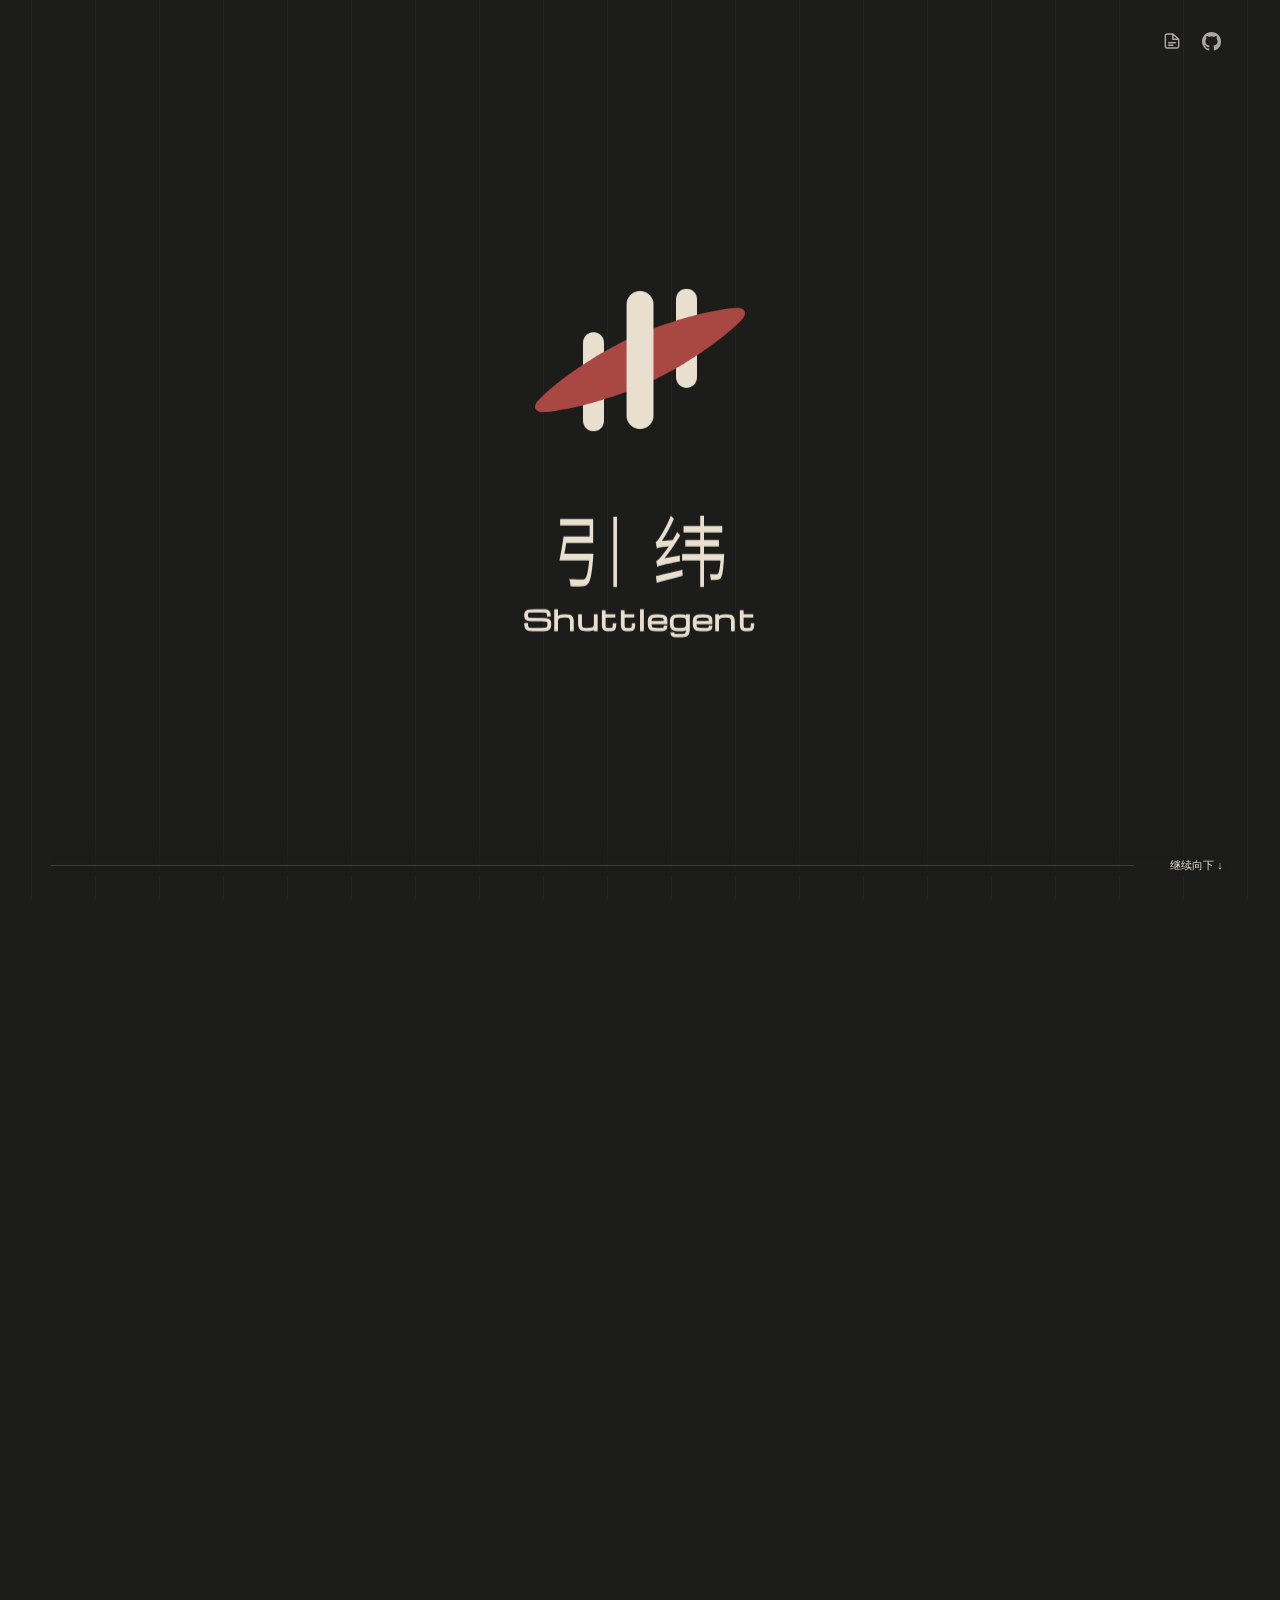
==== commit 363d0a53: "Replace drawn placeholders with editor screenshots Co-Authored-By: Claude Opus 5.5 <noreply@anthropi" ====
--- a/index.html
+++ b/index.html
@@ -9,21 +9,21 @@
 <aside id="rail"><div class="rail-brand" aria-label="引纬 Shuttlegent"><svg class="name-zh" aria-hidden="true"><use href="#name-zh"/></svg><span class="name-en" aria-hidden="true">Shuttlegent</span></div><nav aria-label="章节"><a href="#interface"><i>01</i> 插件主界面</a><a href="#capabilities"><i>02</i> 能力介绍</a><a href="#agents"><i>03</i> 连接模型</a><a href="#usage"><i>04</i> 如何使用</a><a href="#extend"><i>05</i> 自定义扩展</a></nav></aside>
 <main>
 <section class="panel" data-panel="0" aria-labelledby="title-ui"><div class="eyebrow">01 / INTERFACE</div><h2 id="title-ui">停靠在编辑器里的面板<br><em>对话、工具与改动都在编辑器内</em></h2><p class="lead">点主工具栏上的 Shuttlegent 按钮打开面板。面板可以像细节面板一样停靠，也可以拖出多个会话窗口。</p>
-<div class="gallery"><button class="product-shot" id="expand" aria-label="查看界面大图"><span class="shot-stage"><img id="shot" src="assets/shots/panel.svg" alt="编辑器全貌：左侧关卡视口选中三盏路灯，右侧停靠 Shuttlegent 面板，显示修改强度的确认卡"></span><span class="shot-bar"><em id="shot-caption">对话面板停靠在关卡视口旁</em><b>查看大图 ↗</b></span></button>
-<div class="shot-tabs" role="tablist" aria-label="界面示意"><button role="tab" aria-selected="true" data-shot="panel">对话面板</button><button role="tab" aria-selected="false" data-shot="multi-session">多会话停靠</button><button role="tab" aria-selected="false" data-shot="content-drag">拖入资产</button></div></div>
-<div class="footnote">UNREAL ENGINE 5.8 · WINDOWS · 实验性插件 0.4.0 · 界面为示意图</div></section>
+<div class="gallery"><button class="product-shot" id="expand" aria-label="查看界面大图"><span class="shot-stage"><img id="shot" src="assets/shots/panel.jpg" alt="编辑器全貌：左侧关卡视口，右侧停靠 Shuttlegent 面板，显示把三盏路灯强度统一改为 8000 的结果"></span><span class="shot-bar"><em id="shot-caption">对话面板停靠在关卡视口旁</em><b>查看大图 ↗</b></span></button>
+<div class="shot-tabs" role="tablist" aria-label="界面截图"><button role="tab" aria-selected="true" data-shot="panel">对话面板</button><button role="tab" aria-selected="false" data-shot="multi-session">多会话停靠</button><button role="tab" aria-selected="false" data-shot="content-drag">拖入资产</button></div></div>
+<div class="footnote">UNREAL ENGINE 5.8 · WINDOWS · 实验性插件 0.4.0</div></section>
 <section class="panel" data-panel="1" aria-labelledby="title-cap"><div class="eyebrow">02 / CAPABILITIES</div><h2 id="title-cap">查询、批量修改、整理资源<br><em>改动先确认，可撤销</em></h2><p class="lead">用中文描述要做的事，它调用编辑器工具完成。</p><div class="cap-list"><div><span>01</span><h3>看清关卡</h3><p>查询 Actor、检查属性、读取日志，先弄清楚眼前发生了什么。</p></div><div><span>02</span><h3>成批调整</h3><p>摆放与排列 Actor，修改属性、分配材质，让同一件事一次做完。</p></div><div><span>03</span><h3>理顺资源</h3><p>查找资产与引用、调整材质参数、整理节点图、导出数据表。</p></div><div><span>04</span><h3>先想后做</h3><p>计划模式先出方案，批准后再改；挑图、配色、选材质时，用选择卡直接点选。</p></div><div><span>05</span><h3>并行会话</h3><p>多个会话同时进行，每个都能拖成独立窗口，像细节面板一样停靠。</p></div></div><div class="boundary"><span>改动的确认与撤销</span><p>写入前列出对象、字段、当前值与计划值，确认后在编辑器事务中执行。四种模式决定哪些写入先问你，删除、移动、改名始终要确认；“回到这里”可撤回一条消息之后的全部可撤销写入。</p></div></section>
 <section class="panel" data-panel="2" aria-labelledby="title-agent"><div class="eyebrow">03 / MODELS</div><h2 id="title-agent">连接模型<br><em>填地址和密钥即可</em></h2><p class="lead">内置 DeepSeek-V4.1-Flash 与 DeepSeek-V4-Pro。其他服务只填地址与密钥，OpenAI、Anthropic 协议与可用模型自动识别；团队网关和本地模型服务同样能接入。</p>
 <div class="agent-grid"><div class="setup-demo" id="setup-demo" data-step="idle" aria-hidden="true"><div class="demo-label">面板里的“连接一个模型”</div><div class="setup-card"><div class="setup-head"><svg viewBox="0 0 16 16" width="16" height="16"><circle cx="5.5" cy="10.5" r="3" fill="none" stroke="currentColor" stroke-width="1.4"/><path d="M7.6 8.4 13 3m-2 2 1.6 1.6M9.6 6.4l1.4 1.4" fill="none" stroke="currentColor" stroke-width="1.4" stroke-linecap="round"/></svg><b>连接一个模型</b></div><p class="setup-lead">还没有可用的模型。填好后会自动检测，连通就能开始对话。</p><div class="setup-kinds"><span class="on">DeepSeek</span><span>其他服务</span></div><div class="setup-field"><span>密钥</span><div class="setup-input"><i id="setup-key"></i><b></b></div></div><div class="setup-foot"><span class="setup-status" id="setup-status"></span><span class="demo-btn primary" id="setup-connect">连接</span></div></div><div class="composer-demo"><div class="composer-box">描述你想在编辑器里完成的事…</div><div class="composer-meta"><span>默认</span><span class="composer-model">DeepSeek-V4.1-Flash <i>High</i></span><span>手动</span></div></div></div>
 <ol class="numbered"><li><b>01</b><div>打开面板，选一个服务<small>选 DeepSeek 只填密钥；选其他服务，再填地址。</small></div></li><li><b>02</b><div>点“连接”，自动检测<small>协议和模型列表自动识别，连通后面板随即可用。也可以在偏好设置里管理全部连接。<button class="text-link" data-view="models">查看偏好设置 ↗</button></small></div></li><li><b>03</b><div>按会话选择 Agent、模型与模式<small>Agent 在发出第一条消息后锁定；模型与推理强度在回合之间随时切换。</small></div></li></ol></div><p class="footnote">配置在编辑器内完成，本网页不收集密钥。</p></section>
 <section class="panel" data-panel="3" aria-labelledby="title-use"><div class="eyebrow">04 / USAGE</div><h2 id="title-use">一次改动的流程<br><em>提需求、看确认卡、执行</em></h2><div class="use-grid"><div class="conversation-demo" id="conversation-demo"><div class="demo-label">使用流程示意</div><div class="user-line">把选中的这些灯，强度统一设为 8000。</div><div class="run-line"><span class="weave" id="demo-weave"></span><span>3 秒 · 正在执行 <b>读取属性</b></span></div><div class="approval"><div class="approval-head"><span>修改 3 个点光源的强度</span><i>可撤销</i></div><div class="approval-desc">L_Village · 3 个对象 · <code>set_property</code></div><table><thead><tr><th>对象</th><th>字段</th><th>当前</th><th>计划</th></tr></thead><tbody><tr><td>PointLight_Gate</td><td>Intensity</td><td>5000</td><td>8000</td></tr><tr><td>PointLight_Well</td><td>Intensity</td><td>5000</td><td>8000</td></tr><tr><td>PointLight_Bridge</td><td>Intensity</td><td>1800</td><td>8000</td></tr></tbody></table><div class="approval-foot"><small id="approval-note">仅确认这一次 · 52 秒</small><span class="demo-btn">取消</span><span class="demo-btn primary" id="approval-confirm">确认执行</span></div></div><div class="result-line">确认后在编辑器事务中执行 → 可撤销，或“回到这里”整体撤回</div></div>
-<figure class="viewport-demo" id="viewport-demo" data-state="before"><div class="viewport-frame"><img src="assets/shots/viewport-before.svg" alt="改动前：三盏路灯亮度不一"><img class="after" src="assets/shots/viewport-after.svg" alt="改动后：三盏路灯亮度一致"><span class="vp-tag" id="vp-tag">改动前</span></div><figcaption><div class="vp-toggle" role="group" aria-label="对比改动前后"><button aria-pressed="true" data-vp="before">改动前</button><button aria-pressed="false" data-vp="after">改动后</button></div><span>关卡视口 · 示意</span></figcaption></figure></div>
+<figure class="viewport-demo" id="viewport-demo" data-state="before"><div class="viewport-frame"><img src="assets/shots/viewport-before.jpg" alt="改动前：三盏路灯强度 5000、5000、1800"><img class="after" src="assets/shots/viewport-after.jpg" alt="改动后：三盏路灯强度都是 8000"><span class="vp-tag" id="vp-tag">改动前</span></div><figcaption><div class="vp-toggle" role="group" aria-label="对比改动前后"><button aria-pressed="true" data-vp="before">改动前</button><button aria-pressed="false" data-vp="after">改动后</button></div><span>关卡视口</span></figcaption></figure></div>
 <div class="usage-bottom"><p>不知道从哪里开始？<br>输入 <code>/</code> 选一个内置模板，或切到“计划”模式先让它出方案。</p><div><code>/level-review</code><code>/batch-edit</code><code>/lighting-preset</code></div></div></section>
 <section class="panel" data-panel="4" aria-labelledby="title-ext"><div class="eyebrow">05 / EXTENDING</div><h2 id="title-ext">按项目定制<br><em>指令、技能、模板与外部服务</em></h2><p class="lead">在项目里写好约定和固定流程，它会按这些规则工作。</p><div class="extensions"><div><code>SHUTTLEGENT.md</code><h3>项目指令</h3><p>写下命名规则、项目背景与共同约定；个人习惯它会自己记住，可随时撤销。</p></div><div><code>SKILL.md</code><h3>技能与模板</h3><p>把固定步骤做成技能，把常用提问放进斜杠菜单；插件自带 9 个技能与模板。</p></div><div><code>MCP / TOOL PROVIDER</code><h3>知识与工具</h3><p>接入外部 MCP 服务；通过工具接口扩展项目专用操作。</p></div></div><div class="closing"><p>安装与配置说明见文档。</p><div class="closing-actions"><a class="ghost-btn" href="docs/?p=Extending">阅读扩展文档</a><button id="guide">查看接入步骤 <span>↗</span></button></div></div><div class="footnote">预编译插件包 · 运行时已内置 · UE 5.8 · Win64 · 当前版本 0.4.0</div></section>
 </main>
 <div id="scroll-track" aria-hidden="true"><div id="intro"></div><div id="interface"></div><div id="capabilities"></div><div id="agents"></div><div id="usage"></div><div id="extend"></div></div>
 <footer><div class="progress"><span id="progress"></span></div><button id="next" aria-label="下一章节">继续向下 ↓</button></footer>
-<dialog id="image-dialog" aria-label="界面大图"><button class="close" aria-label="关闭大图">×</button><img id="dialog-image" src="assets/shots/panel.svg" alt=""><p class="dialog-caption" id="dialog-caption"></p></dialog>
-<dialog id="guide-dialog" aria-labelledby="guide-title"><button class="close" aria-label="关闭接入步骤">×</button><div class="eyebrow">GET STARTED</div><h2 id="guide-title">安装步骤</h2><ol class="numbered"><li><b>01</b><div>下载插件包<small>从 GitHub Releases 下载 Shuttlegent-0.4.0-UE5.8-win64.zip，解压到项目的 Plugins 目录。运行时已在包内，不需要另外构建。</small></div></li><li><b>02</b><div>启用并编译<small>在 .uproject 中启用 Shuttlegent，重新生成工程文件并编译编辑器。</small></div></li><li><b>03</b><div>打开面板<small>点主工具栏播放按钮右侧的 Shuttlegent 标志。</small><img class="guide-shot" src="assets/shots/toolbar.svg" alt="主工具栏：播放按钮右侧的 Shuttlegent 标志按钮，悬停提示“打开 Shuttlegent 面板”"></div></li><li><b>04</b><div>连接模型，开始对话<small>在“连接一个模型”卡片里选 DeepSeek 填密钥，或选其他服务填地址和密钥。先用只读任务熟悉流程，再确认需要的修改。</small></div></li></ol><div class="guide-actions"><a class="primary-btn" href="https://github.com/Jiajiaju/Shuttlegent/releases/latest" target="_blank" rel="noopener">下载 0.4.0 <span>↗</span></a><a class="ghost-btn" href="docs/">阅读快速开始</a></div><p class="footnote">支持 UE 5.8 / Windows；完整说明见文档。</p></dialog>
+<dialog id="image-dialog" aria-label="界面大图"><button class="close" aria-label="关闭大图">×</button><img id="dialog-image" src="assets/shots/panel.jpg" alt=""><p class="dialog-caption" id="dialog-caption"></p></dialog>
+<dialog id="guide-dialog" aria-labelledby="guide-title"><button class="close" aria-label="关闭接入步骤">×</button><div class="eyebrow">GET STARTED</div><h2 id="guide-title">安装步骤</h2><ol class="numbered"><li><b>01</b><div>下载插件包<small>从 GitHub Releases 下载 Shuttlegent-0.4.0-UE5.8-win64.zip，解压到项目的 Plugins 目录。运行时已在包内，不需要另外构建。</small></div></li><li><b>02</b><div>启用并编译<small>在 .uproject 中启用 Shuttlegent，重新生成工程文件并编译编辑器。</small></div></li><li><b>03</b><div>打开面板<small>点主工具栏播放按钮右侧的 Shuttlegent 标志。</small><img class="guide-shot" src="assets/shots/toolbar.jpg" alt="主工具栏：播放按钮右侧的 Shuttlegent 标志按钮，悬停提示“打开 Shuttlegent 面板”"></div></li><li><b>04</b><div>连接模型，开始对话<small>在“连接一个模型”卡片里选 DeepSeek 填密钥，或选其他服务填地址和密钥。先用只读任务熟悉流程，再确认需要的修改。</small></div></li></ol><div class="guide-actions"><a class="primary-btn" href="https://github.com/Jiajiaju/Shuttlegent/releases/latest" target="_blank" rel="noopener">下载 0.4.0 <span>↗</span></a><a class="ghost-btn" href="docs/">阅读快速开始</a></div><p class="footnote">支持 UE 5.8 / Windows；完整说明见文档。</p></dialog>
 <noscript><div class="no-js">请启用 JavaScript 浏览滚动展示。Shuttlegent 是 Unreal Editor 中面向策划与美术的 AI Agent。<a href="docs/">阅读文档</a></div></noscript><script src="assets/brand-geometry.js"></script><script src="app.js"></script>
 </body></html>
--- a/style.css
+++ b/style.css
@@ -67,7 +67,7 @@
 .product-shot{display:block;width:100%;padding:0;border:1px solid var(--line);border-radius:var(--r-lg);overflow:hidden;background:var(--bg);text-align:left;box-shadow:0 20px 70px rgba(0,0,0,.35);transition:border-color var(--t-fast) var(--ease)}
 .product-shot:hover{border-color:var(--line-strong)}
 .gallery{max-width:max(320px,calc((100svh - 580px) * 16 / 9))}
-.shot-stage{display:block;aspect-ratio:16/9;background:#0B0B0B}
+.shot-stage{display:block;aspect-ratio:1920/1045;background:#0B0B0B}
 .product-shot img{display:block;width:100%;height:100%;object-fit:cover;transition:opacity var(--t-slow) var(--ease)}
 .product-shot img.is-swapping{opacity:0}
 .shot-bar{display:flex;justify-content:space-between;gap:12px;padding:10px 14px;color:var(--muted);font-size:10px;border-top:1px solid var(--line)}
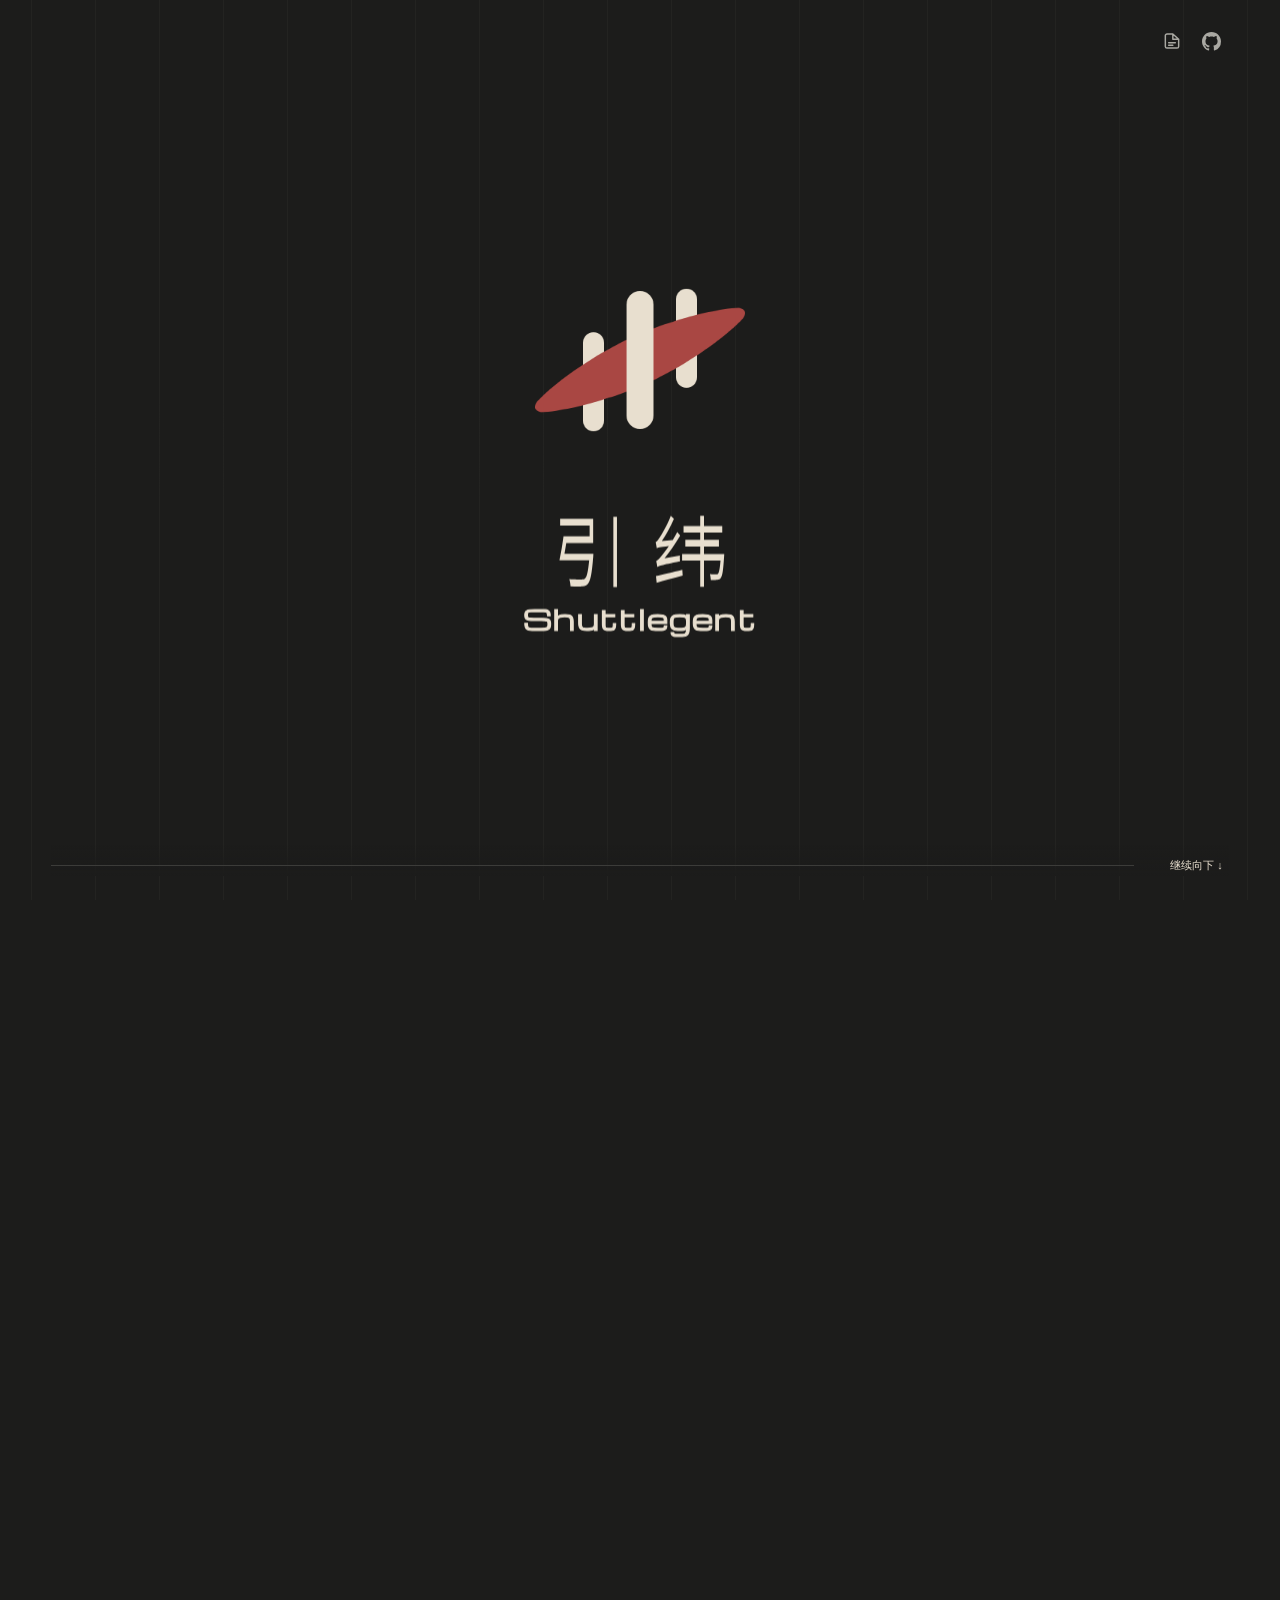
==== commit 70021d5e: "Drop version numbers from the site and the name from the docs header Download buttons say just 下载 an" ====
--- a/index.html
+++ b/index.html
@@ -11,7 +11,7 @@
 <section class="panel" data-panel="0" aria-labelledby="title-ui"><div class="eyebrow">01 / INTERFACE</div><h2 id="title-ui">停靠在编辑器里的面板<br><em>对话、工具与改动都在编辑器内</em></h2><p class="lead">点主工具栏上的 Shuttlegent 按钮打开面板。面板可以像细节面板一样停靠，也可以拖出多个会话窗口。</p>
 <div class="gallery"><button class="product-shot" id="expand" aria-label="查看界面大图"><span class="shot-stage"><img id="shot" src="assets/shots/panel.jpg" alt="编辑器全貌：左侧关卡视口，右侧停靠 Shuttlegent 面板，显示把三盏路灯强度统一改为 8000 的结果"></span><span class="shot-bar"><em id="shot-caption">对话面板停靠在关卡视口旁</em><b>查看大图 ↗</b></span></button>
 <div class="shot-tabs" role="tablist" aria-label="界面截图"><button role="tab" aria-selected="true" data-shot="panel">对话面板</button><button role="tab" aria-selected="false" data-shot="multi-session">多会话停靠</button><button role="tab" aria-selected="false" data-shot="content-drag">拖入资产</button></div></div>
-<div class="footnote">UNREAL ENGINE 5.8 · WINDOWS · 实验性插件 0.4.0</div></section>
+<div class="footnote">UNREAL ENGINE 5.8 · WINDOWS · 实验性插件</div></section>
 <section class="panel" data-panel="1" aria-labelledby="title-cap"><div class="eyebrow">02 / CAPABILITIES</div><h2 id="title-cap">查询、批量修改、整理资源<br><em>改动先确认，可撤销</em></h2><p class="lead">用中文描述要做的事，它调用编辑器工具完成。</p><div class="cap-list"><div><span>01</span><h3>看清关卡</h3><p>查询 Actor、检查属性、读取日志，先弄清楚眼前发生了什么。</p></div><div><span>02</span><h3>成批调整</h3><p>摆放与排列 Actor，修改属性、分配材质，让同一件事一次做完。</p></div><div><span>03</span><h3>理顺资源</h3><p>查找资产与引用、调整材质参数、整理节点图、导出数据表。</p></div><div><span>04</span><h3>先想后做</h3><p>计划模式先出方案，批准后再改；挑图、配色、选材质时，用选择卡直接点选。</p></div><div><span>05</span><h3>并行会话</h3><p>多个会话同时进行，每个都能拖成独立窗口，像细节面板一样停靠。</p></div></div><div class="boundary"><span>改动的确认与撤销</span><p>写入前列出对象、字段、当前值与计划值，确认后在编辑器事务中执行。四种模式决定哪些写入先问你，删除、移动、改名始终要确认；“回到这里”可撤回一条消息之后的全部可撤销写入。</p></div></section>
 <section class="panel" data-panel="2" aria-labelledby="title-agent"><div class="eyebrow">03 / MODELS</div><h2 id="title-agent">连接模型<br><em>填地址和密钥即可</em></h2><p class="lead">内置 DeepSeek-V4.1-Flash 与 DeepSeek-V4-Pro。其他服务只填地址与密钥，OpenAI、Anthropic 协议与可用模型自动识别；团队网关和本地模型服务同样能接入。</p>
 <div class="agent-grid"><div class="setup-demo" id="setup-demo" data-step="idle" aria-hidden="true"><div class="demo-label">面板里的“连接一个模型”</div><div class="setup-card"><div class="setup-head"><svg viewBox="0 0 16 16" width="16" height="16"><circle cx="5.5" cy="10.5" r="3" fill="none" stroke="currentColor" stroke-width="1.4"/><path d="M7.6 8.4 13 3m-2 2 1.6 1.6M9.6 6.4l1.4 1.4" fill="none" stroke="currentColor" stroke-width="1.4" stroke-linecap="round"/></svg><b>连接一个模型</b></div><p class="setup-lead">还没有可用的模型。填好后会自动检测，连通就能开始对话。</p><div class="setup-kinds"><span class="on">DeepSeek</span><span>其他服务</span></div><div class="setup-field"><span>密钥</span><div class="setup-input"><i id="setup-key"></i><b></b></div></div><div class="setup-foot"><span class="setup-status" id="setup-status"></span><span class="demo-btn primary" id="setup-connect">连接</span></div></div><div class="composer-demo"><div class="composer-box">描述你想在编辑器里完成的事…</div><div class="composer-meta"><span>默认</span><span class="composer-model">DeepSeek-V4.1-Flash <i>High</i></span><span>手动</span></div></div></div>
@@ -19,11 +19,11 @@
 <section class="panel" data-panel="3" aria-labelledby="title-use"><div class="eyebrow">04 / USAGE</div><h2 id="title-use">一次改动的流程<br><em>提需求、看确认卡、执行</em></h2><div class="use-grid"><div class="conversation-demo" id="conversation-demo"><div class="demo-label">使用流程示意</div><div class="user-line">把选中的这些灯，强度统一设为 8000。</div><div class="run-line"><span class="weave" id="demo-weave"></span><span>3 秒 · 正在执行 <b>读取属性</b></span></div><div class="approval"><div class="approval-head"><span>修改 3 个点光源的强度</span><i>可撤销</i></div><div class="approval-desc">L_Village · 3 个对象 · <code>set_property</code></div><table><thead><tr><th>对象</th><th>字段</th><th>当前</th><th>计划</th></tr></thead><tbody><tr><td>PointLight_Gate</td><td>Intensity</td><td>5000</td><td>8000</td></tr><tr><td>PointLight_Well</td><td>Intensity</td><td>5000</td><td>8000</td></tr><tr><td>PointLight_Bridge</td><td>Intensity</td><td>1800</td><td>8000</td></tr></tbody></table><div class="approval-foot"><small id="approval-note">仅确认这一次 · 52 秒</small><span class="demo-btn">取消</span><span class="demo-btn primary" id="approval-confirm">确认执行</span></div></div><div class="result-line">确认后在编辑器事务中执行 → 可撤销，或“回到这里”整体撤回</div></div>
 <figure class="viewport-demo" id="viewport-demo" data-state="before"><div class="viewport-frame"><img src="assets/shots/viewport-before.jpg" alt="改动前：三盏路灯强度 5000、5000、1800"><img class="after" src="assets/shots/viewport-after.jpg" alt="改动后：三盏路灯强度都是 8000"><span class="vp-tag" id="vp-tag">改动前</span></div><figcaption><div class="vp-toggle" role="group" aria-label="对比改动前后"><button aria-pressed="true" data-vp="before">改动前</button><button aria-pressed="false" data-vp="after">改动后</button></div><span>关卡视口</span></figcaption></figure></div>
 <div class="usage-bottom"><p>不知道从哪里开始？<br>输入 <code>/</code> 选一个内置模板，或切到“计划”模式先让它出方案。</p><div><code>/level-review</code><code>/batch-edit</code><code>/lighting-preset</code></div></div></section>
-<section class="panel" data-panel="4" aria-labelledby="title-ext"><div class="eyebrow">05 / EXTENDING</div><h2 id="title-ext">按项目定制<br><em>指令、技能、模板与外部服务</em></h2><p class="lead">在项目里写好约定和固定流程，它会按这些规则工作。</p><div class="extensions"><div><code>SHUTTLEGENT.md</code><h3>项目指令</h3><p>写下命名规则、项目背景与共同约定；个人习惯它会自己记住，可随时撤销。</p></div><div><code>SKILL.md</code><h3>技能与模板</h3><p>把固定步骤做成技能，把常用提问放进斜杠菜单；插件自带 9 个技能与模板。</p></div><div><code>MCP / TOOL PROVIDER</code><h3>知识与工具</h3><p>接入外部 MCP 服务；通过工具接口扩展项目专用操作。</p></div></div><div class="closing"><p>安装与配置说明见文档。</p><div class="closing-actions"><a class="ghost-btn" href="docs/?p=Extending">阅读扩展文档</a><button id="guide">查看接入步骤 <span>↗</span></button></div></div><div class="footnote">预编译插件包 · 运行时已内置 · UE 5.8 · Win64 · 当前版本 0.4.0</div></section>
+<section class="panel" data-panel="4" aria-labelledby="title-ext"><div class="eyebrow">05 / EXTENDING</div><h2 id="title-ext">按项目定制<br><em>指令、技能、模板与外部服务</em></h2><p class="lead">在项目里写好约定和固定流程，它会按这些规则工作。</p><div class="extensions"><div><code>SHUTTLEGENT.md</code><h3>项目指令</h3><p>写下命名规则、项目背景与共同约定；个人习惯它会自己记住，可随时撤销。</p></div><div><code>SKILL.md</code><h3>技能与模板</h3><p>把固定步骤做成技能，把常用提问放进斜杠菜单；插件自带 9 个技能与模板。</p></div><div><code>MCP / TOOL PROVIDER</code><h3>知识与工具</h3><p>接入外部 MCP 服务；通过工具接口扩展项目专用操作。</p></div></div><div class="closing"><p>安装与配置说明见文档。</p><div class="closing-actions"><a class="ghost-btn" href="docs/?p=Extending">阅读扩展文档</a><button id="guide">查看接入步骤 <span>↗</span></button></div></div><div class="footnote">预编译插件包 · 运行时已内置 · UE 5.8 · Win64</div></section>
 </main>
 <div id="scroll-track" aria-hidden="true"><div id="intro"></div><div id="interface"></div><div id="capabilities"></div><div id="agents"></div><div id="usage"></div><div id="extend"></div></div>
 <footer><div class="progress"><span id="progress"></span></div><button id="next" aria-label="下一章节">继续向下 ↓</button></footer>
 <dialog id="image-dialog" aria-label="界面大图"><button class="close" aria-label="关闭大图">×</button><img id="dialog-image" src="assets/shots/panel.jpg" alt=""><p class="dialog-caption" id="dialog-caption"></p></dialog>
-<dialog id="guide-dialog" aria-labelledby="guide-title"><button class="close" aria-label="关闭接入步骤">×</button><div class="eyebrow">GET STARTED</div><h2 id="guide-title">安装步骤</h2><ol class="numbered"><li><b>01</b><div>下载插件包<small>从 GitHub Releases 下载 Shuttlegent-0.4.0-UE5.8-win64.zip，解压到项目的 Plugins 目录。运行时已在包内，不需要另外构建。</small></div></li><li><b>02</b><div>启用并编译<small>在 .uproject 中启用 Shuttlegent，重新生成工程文件并编译编辑器。</small></div></li><li><b>03</b><div>打开面板<small>点主工具栏播放按钮右侧的 Shuttlegent 标志。</small><img class="guide-shot" src="assets/shots/toolbar.jpg" alt="主工具栏：播放按钮右侧的 Shuttlegent 标志按钮，悬停提示“打开 Shuttlegent 面板”"></div></li><li><b>04</b><div>连接模型，开始对话<small>在“连接一个模型”卡片里选 DeepSeek 填密钥，或选其他服务填地址和密钥。先用只读任务熟悉流程，再确认需要的修改。</small></div></li></ol><div class="guide-actions"><a class="primary-btn" href="https://github.com/Jiajiaju/Shuttlegent/releases/latest" target="_blank" rel="noopener">下载 0.4.0 <span>↗</span></a><a class="ghost-btn" href="docs/">阅读快速开始</a></div><p class="footnote">支持 UE 5.8 / Windows；完整说明见文档。</p></dialog>
+<dialog id="guide-dialog" aria-labelledby="guide-title"><button class="close" aria-label="关闭接入步骤">×</button><div class="eyebrow">GET STARTED</div><h2 id="guide-title">安装步骤</h2><ol class="numbered"><li><b>01</b><div>下载插件包<small>从 GitHub Releases 下载 Shuttlegent-&lt;版本&gt;-UE5.8-win64.zip，解压到项目的 Plugins 目录。运行时已在包内，不需要另外构建。</small></div></li><li><b>02</b><div>启用并编译<small>在 .uproject 中启用 Shuttlegent，重新生成工程文件并编译编辑器。</small></div></li><li><b>03</b><div>打开面板<small>点主工具栏播放按钮右侧的 Shuttlegent 标志。</small><img class="guide-shot" src="assets/shots/toolbar.jpg" alt="主工具栏：播放按钮右侧的 Shuttlegent 标志按钮，悬停提示“打开 Shuttlegent 面板”"></div></li><li><b>04</b><div>连接模型，开始对话<small>在“连接一个模型”卡片里选 DeepSeek 填密钥，或选其他服务填地址和密钥。先用只读任务熟悉流程，再确认需要的修改。</small></div></li></ol><div class="guide-actions"><a class="primary-btn" href="https://github.com/Jiajiaju/Shuttlegent/releases/latest" target="_blank" rel="noopener">下载 <span>↗</span></a><a class="ghost-btn" href="docs/">阅读快速开始</a></div><p class="footnote">支持 UE 5.8 / Windows；完整说明见文档。</p></dialog>
 <noscript><div class="no-js">请启用 JavaScript 浏览滚动展示。Shuttlegent 是 Unreal Editor 中面向策划与美术的 AI Agent。<a href="docs/">阅读文档</a></div></noscript><script src="assets/brand-geometry.js"></script><script src="app.js"></script>
 </body></html>
